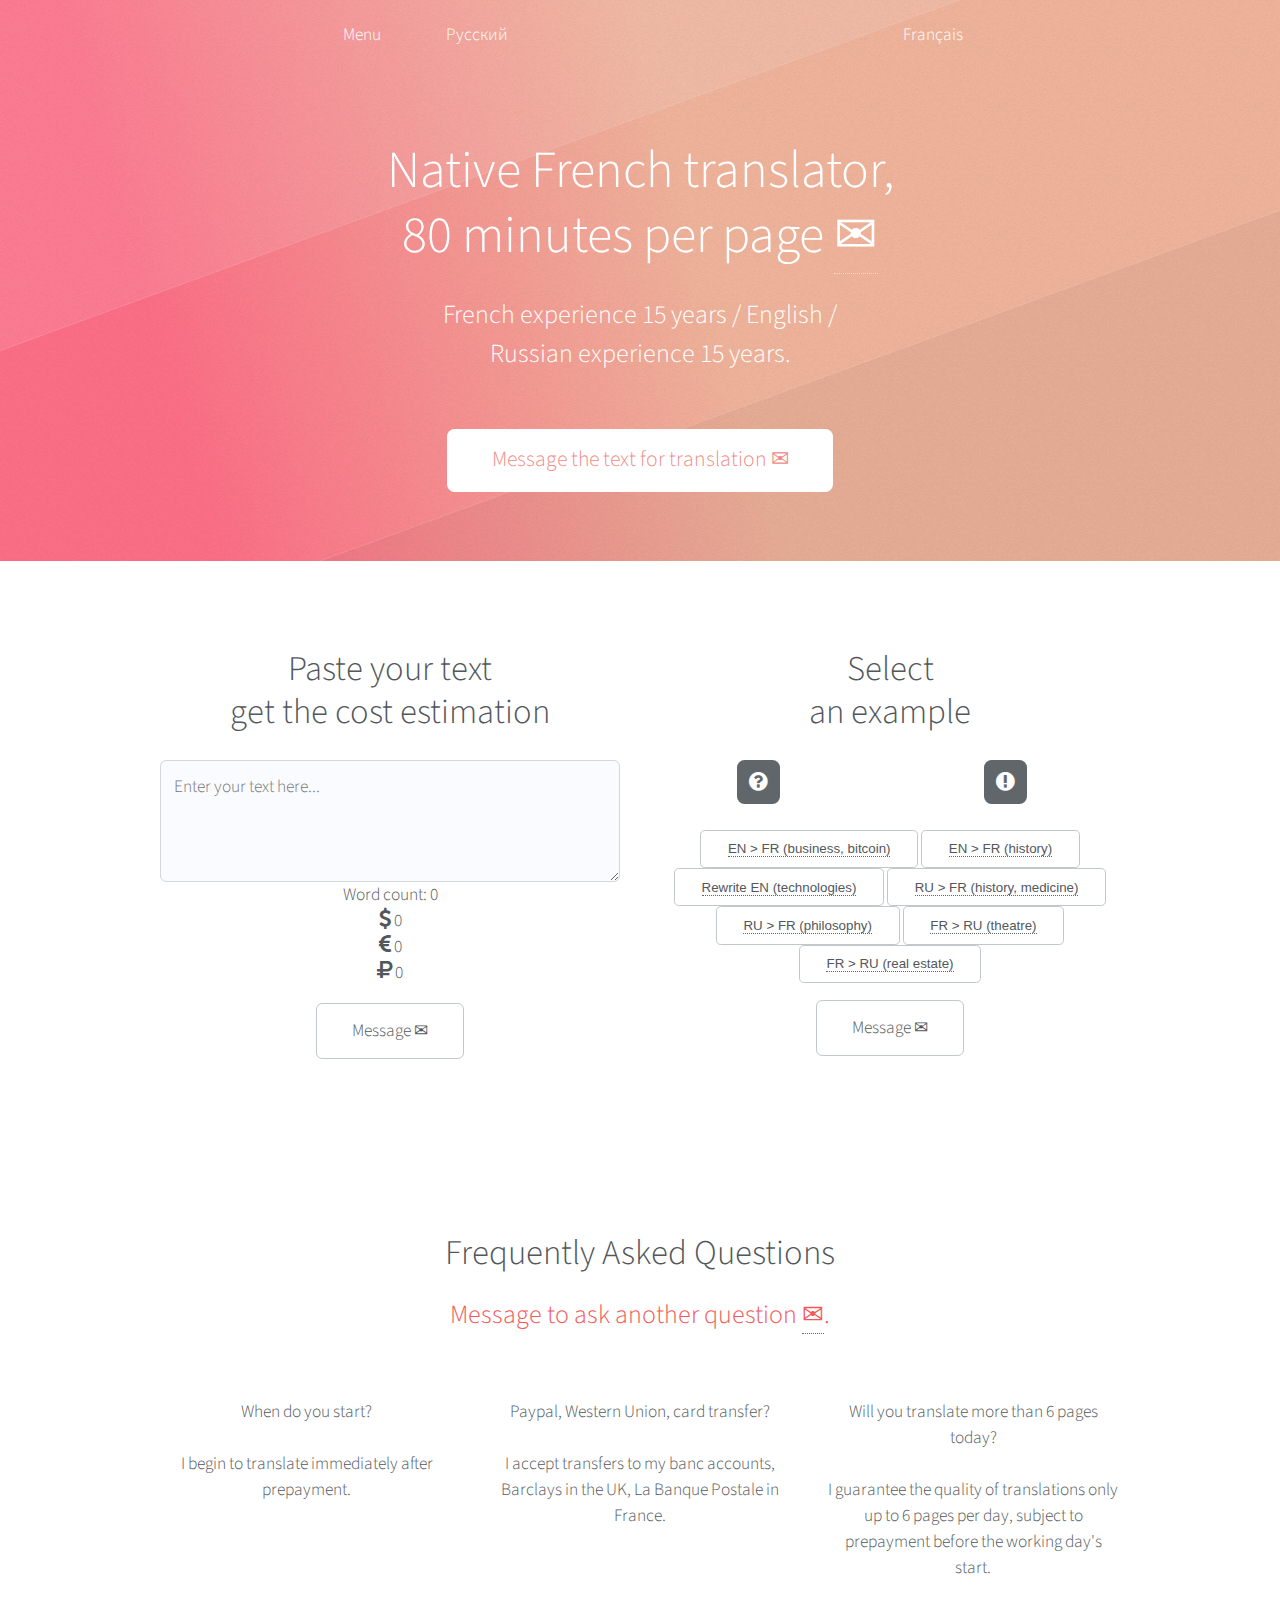
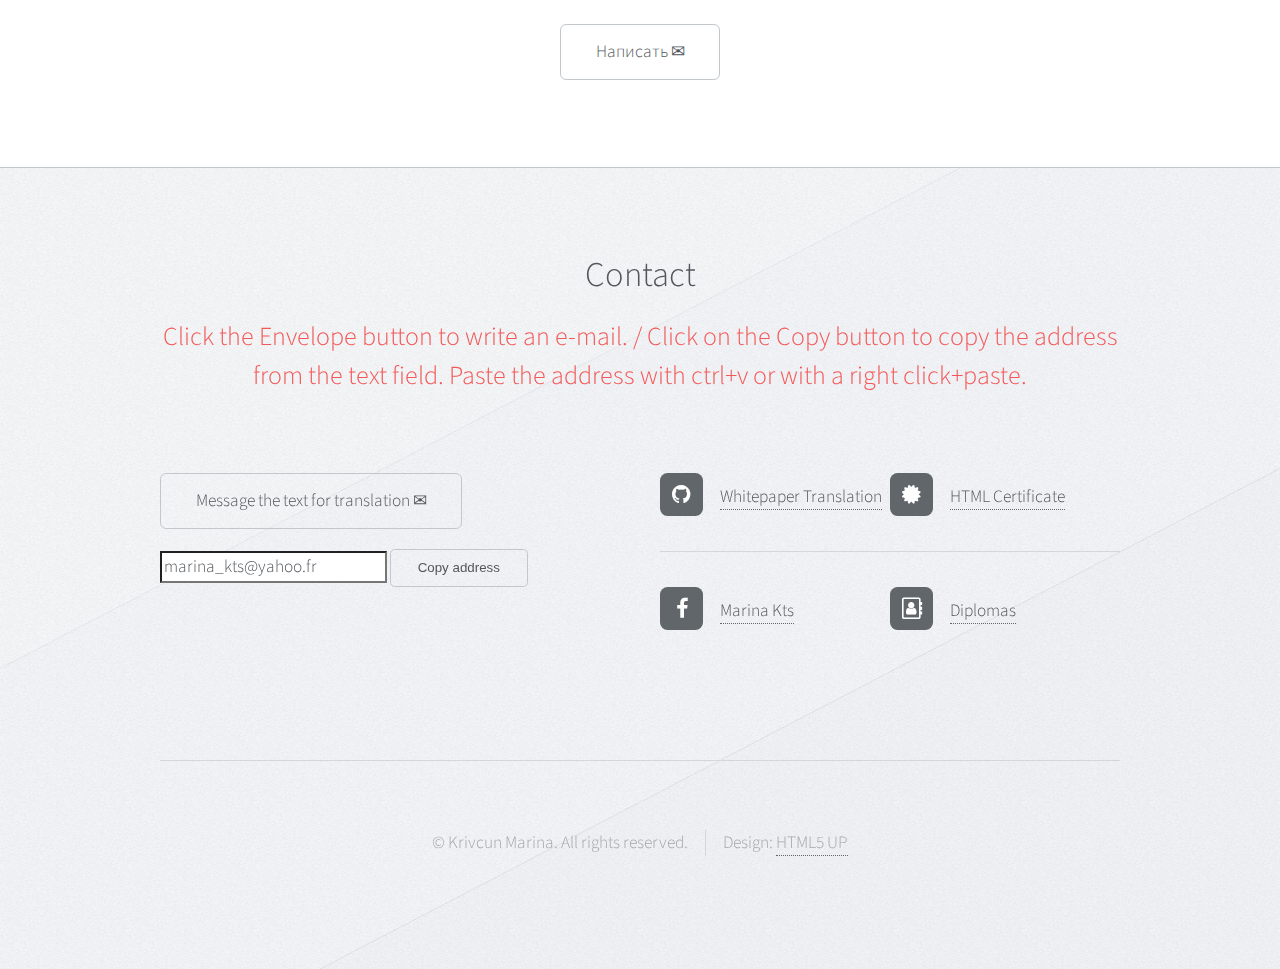
==== index-en.html @ bc2523b3 "Rename files" ====
<!DOCTYPE HTML>
<!--
	Telephasic by HTML5 UP
	html5up.net | @ajlkn
	Free for personal and commercial use under the CCA 3.0 license (html5up.net/license)
-->
<html>
	<head>
		<title>Translator</title>
		<meta charset="utf-8" />
		<meta name="viewport" content="width=device-width, initial-scale=1, user-scalable=no" />
		<link rel="stylesheet" href="assets/css/main.css" />
	</head>
	<body class="homepage is-preload">
		<div id="page-wrapper">

			<!-- Header -->
				<div id="header-wrapper">
					<div id="header" class="container">

						<!-- Logo -->
						<!--	<h1 id="logo"><a href="index.html">Translator</a></h1> -->

						<!-- Nav -->
							<nav id="nav">
								<ul>
										<li>
																					<a href="#">Menu</a>
																					<ul>
																						<li><a href="#estimate">Estimate</a></li>
																						<li><a href="#example">Examples</a></li>
																						<li><a href="#contact">Contact</a></li>
																	<!--		<li>
																						<a href="#">Phasellus consequat</a>
																						<ul>
																							<li><a href="#">Français</a></li>
																							<li><a href="#">English</a></li>
																							<li><a href="#">Magna phasellus</a></li>
																							<li><a href="#">Etiam dolore nisl</a></li>
																						</ul>
																					</li>
																					<li><a href="#">Veroeros feugiat</a></li> -->
																				</ul>
																			</li>
																			<li><a href="index.html">Русский</a></li>
																		<!--	<li><a href="left-sidebar.html">English</a></li> -->
																			<li class="break"><a href="right-sidebar.html">Français</a></li>
																		<!--	<li><a href="no-sidebar.html">No Sidebar</a></li> -->
																		</ul>
																	</nav>

					</div>

					<!-- Hero -->
						<section id="hero" class="container">
							<header>
								<h2>Native French translator,
								<br />
								80 minutes per page <a href="mailto:marina_kts@yahoo.fr?Subject=Translation%20request" target="_top">&#9993;</a></h2>
							</header>
							<p>French experience 15 years / English /
							<br />
							Russian experience 15 years.</p>
							<ul class="actions">
								<li><a href="mailto:marina_kts@yahoo.fr?Subject=Translation%20request" target="_top" class="button">Message the text for translation &#9993;</a></li>
							</ul>
						</section>

				</div>

			<!-- Features 1 -->
				<div class="wrapper">
					<div class="container">
						<div class="row">
							<section class="col-6 col-12-narrower feature">
									<header>
										<h2>Paste your text <br />
										get the cost estimation</h2>
									</header>
						<!--		<div class="image-wrapper first"> -->
									<a name="estimate"><textarea placeholder="Enter your text here..."></textarea></a>
						<!--		</div> -->
								<div class="output">
				<!-- <div>Количество знаков: <span id="characterCount">0</span></div>-->
				<div>Word count: <span id="wordCount">0</span></div>

					<div class="icon fa-dollar"> <span id="dollarCount">0</span></div>
					<div class="icon fa-euro"> <span id="euroCount">0</span></div>
					<div class="icon fa-rouble"> <span id="rubCount">0</span></div>

				</div>
								<ul class="actions">
									<li><a href="mailto:marina_kts@yahoo.fr?Subject=Translation%20request" target="_top" class="button">Message &#9993;</a></li>
								</ul>
							</section>
							<section class="col-6 col-12-narrower feature">
								<header>
									<h2>Select <br />
									an example</h2>
								</header>
							<!--	<div class="image-wrapper"> -->
							<div class="row gtr-0">
								<ul class="divided icons col-6 col-12-mobile">
									<a name="example"><li class="icon fa-question-circle" id="source"></li></a>
								</ul>
								<ul class="divided icons col-6 col-12-mobile">
									<li class="icon fa-exclamation-circle" id="result"></li>
								</ul>
							</div>
								<div class="btn-group">

									<button onclick="myFunction('OpenBazaar was founded in 2014 and at the moment you can find 1259 products there. It works on the Bitcoin basis using IPFS for data storage. Syscoin is being currently tested and is based on Bitcoin too. Particl is still being developed and at the moment it’s just a wallet for storing and transferring their tokens. All existing decentralized marketplaces inherit the shortcomings of the usual online stores and online marketplaces, i.e. lack of a standard of nomenclature, lack of information on different product in a single card and of guarantees that the seller does have the goods presented on the online storefront. It is important to note that all decentralized marketplaces are not potential competitors, but partners of Elementh blockchain.','OpenBazaar a été fondé en 2014 et maintenant on peut y trouver 1259 produits. Il fonctionne sur le principe de Bitcoin utilisant le protocole IPFS pour stocker les données. Syscoin est actuellement testé et se base également sur Bitcoin. Particl est en cours de développement et à l’heure actuelle, c’est juste un portefeuille pour stocker et transférer des jetons. Tous les marchés décentralisés actuels héritent les lacunes des magasins en ligne et des cybermarchés préexistants, à savoir l’absence de standard de nomenclature, le manque d’informations sur les différents produits dans une carte unifiée et de garanties que le vendeur est en procession de produits présentés dans la boutique en ligne. Il faut noter que les places de marché décentralisées ne sont pas des potentiels concurrents, mais les partenaires de la blockchain Elementh.')">
										<a href="#example">EN > FR (business, bitcoin)</a>
									</button>
									<button onclick="myFunction('ROADMAP. 2012 MIIIX company establishment. 2012 Investments from RSV Venture Partners and business angels. 2014 Number of product categories is 1000. 2016 In the MIIIX database there are 70 mln SKU in 30,000 product categories, 1000 shops from different industries, clients from small shops to the most largest portals in the field of e-commerce (Sberbank AST). 2017 The transition to the blockchain technology with introduction of opensource project Elementh. 01/2018 Private Pre-SALE (15.01 - 31.01) Only whitelist; min. 10ETH or 1BTC; max. 100 investors. 02/2018 Pre-ICO (01.02 - 14.02) min. 1ETH or 0.1BTC; max. 1000 investors; 1EEE = 0.0001ETH; Whitelist BONUS: First day: 30%, Second day: 15%. 03/2018 ICO (01.03 - 31.03) 1EEE = 0.0002ETH; Whitelist BONUS: First day: 30%, Second day: 15%. 06/2018 Alpha-version of Elementh blockchain. 09/2018 Elementh blockchain TestNet. 12/2018 Launch of Elementh blockchain. 03/2019 Launch of first DAPP.','FEUILLE DE ROUTE. MIIIX est créé en 2012. 2012  RSV Venture Partners et des business angels y investissent. 2014 Nombre de catégories de produits est de 1000. 2016 Dans la base de données MIIIX il y a 70 millions de SKU dans 30 000 catégories de produits, 1000 magasins d’industries différentes, des petites boutiques jusqu’aux portails leaders du domaine de cyberventes (Sberbank AST). 2017 transition vers la technologie blockchain avec introduction du projet open source Elementh. 01/2018 Pré-VENTE Privée (15.01 - 31.01) Seulement liste blanche ; min. 10ETH or 1BTC ; max. 100 investisseurs. 02/2018 Pré-ICO (01.02 - 14.02) min. 1ETH ou 0.1BTC ; max. 1000 investisseurs ; 1EEE = 0.0001ETH ; BONUS pour la liste blanche : Premier jour : 30 %, Deuxième jour : 15 %. 03/2018 ICO (01.03 - 31.03) 1EEE = 0.0002 ETH ; BONUS pour la liste blanche : Premier jour: 30%, au Deuxième jour: 15%. 06/2018 La version Alpha de la blockchain Elementh. 09/2018 TestNet dans la blockchain Elementh. 12/2018 Lancement de la blockchain Elementh. 03/2019 Lancement de la première DAPP.')">
										<a href="#example">EN > FR (history)</a>
									</button>
									<button onclick="myFunction('System of Goods. Along with the system of tokens, Elementh has a system of goods, which can also be used in a large number of applications, such as tracking the movement of a particular item from its creation to the current owner, tracking original goods and detecting counterfeit goods. Unlike the system of tokens, the system of goods also provides for the ability to issue a particular product at a particular address, indicating all possible item’s data (such as name, manufacturer, bar code, etc.). And if identical goods are already present in the blockchain, the issuer will receive a message about it, and he will have the opportunity to indicate how many items of goods he wants to issue. If an item has a serial number, it is possible to specify it when the transfer operation is being performed. To provide protection against data forging, only the hash of the serial number is fixed in the system, therefore only the person who knows the initial number has the ability to make a valid transaction. In the absence of a serial number at the moment of issuing goods, the system generates it randomly and the holder is able to use it to identify a particular item of goods by printing out the QR code on the package, writing it in an RFID tag or in any other convenient way.','System of Goods. Elementh is not just a token system, it is a system of goods, tracking elements from outset to the current owner, allowing original and counterfeit detection.  Elements identity. The system of goods provides the ability to issue a specific product to a given address, with all the associated with the product data (such as the name, manufacturer, barcode, etc).  Prerecorded nomenclature. If the blockchain holds identical goods, it notifies the issuer, therefore he can choose the number of goods to issue.  Serial number item identification. It is possible to specify an existing serial number for an item during a transfer operation.  Data tampering protection. Elementh only saves the hash of the serial number, so only the person who knows the initial number is able to make a valid transaction.  Automatic serial number creation. As soon as the system needs a new number, it generates a random one, and the holder can use it to identify a particular item by printing the QR code on the package, writing it in an RFID tag or in any other convenient way.')">
										<a href="#example">Rewrite EN (technologies)</a>
									</button>
									<button onclick="myFunction('Чем выше численность и плотность населения, тем легче передаются от человека к человеку возбудители болезней; многочисленное население позволяет выживать и распространяться болезнетворным микробам, которые погибли бы в условиях скудного, рассеянного населения. Так, в XVI—XVII вв. в мире повсеместно распространилась оспа— одна из древнейших инфекционных болезней, известная в Старом свете еще с III тысячелетия до н. э. В начале XVI в. она впервые была завезена испанскими конкистадорами на Американский континент. ','Plus le nombre et la densité de la population sont élevés, plus les pathogènes se transmettent facilement d’une personne à une autre ; une grande population permet de survivre et de se propager à des microbes pathogènes qui périraient dans des conditions de population clairsemée et dispersée. Ainsi, aux XVIe et XVIIe siècles, le monde a vu se diffuser l’une des maladies infectieuses les plus anciennes, connue dans l’Ancien Monde depuis le 3e millénaire avant notre ère. Au début du XVIème siècle elle a été introduite par les conquistadors espagnols sur le continent Américain.')">
										<a href="#example">RU > FR (history, medicine)</a>
									</button>
									<button onclick="myFunction('Концепция свободы является основополагающей в философии Сартра, полнее всего эту тему он раскрыл в трактате «Бытие и ничто». Человеческое существование, полагал Сартр, есть последовательная цепь самоотрицаний, в которых находит реализацию свобода. Человеку изначально присуща свобода, не терпящая ни причин, ни оснований, она предполагает независимость как от прошлого, так и от настоящего, т. е. она не определяется ни тем, ни другим.','Le concept de liberté est au cœur de la philosophie de Sartre, il a révélé ce sujet le mieux dans son traité « L’Être et le Néant ».L’existence humaine, croit Sartre, est un circuit d’abnégation séquentiel, dans lequel la liberté trouve la réalisation. La liberté est inhérente à l’homme, elle ne tolère ni raison ni justification, elle implique l’indépendance tant du passé, que du présent, c’est- à-dire  elle n’est définie ni par l’un ni par l’autre.')">
										<a href="#example">RU > FR (philosophy)</a>
									</button>
									<button onclick="myFunction('Ces passages faisant traditionnellement partie de nos ordres du jour, il était important qu’ils soient rédigés. Les indications en italique, destinées à commenter et à codifier le déroulement de la cérémonie, ont été résumées et simplifiées afin de faciliter l’ordonnancement des tenues, et plus particulièrement les jours de réception.','Важность этих записей в том, что они фиксируют традиционную часть нашей повестки дня. Информация курсивом комментирует и кодифицирует ход церемонии, была обобщена и упрощена с целью облегчения ведения работ, особенно в дни посвящений.')">
										<a href="#example">FR > RU (theatre)</a>
									</button>
									<button onclick="myFunction('Dossier 2012-08-01. Propriété Immobilière avec postes à quai dans le port pour un bateau de 25,00 mètres et un de 12,00 mètres. Ensemble de 3 unités  foncières  sur une Ile Privée, comprenant. Foncier. 3 Terrains très arborés avec pelouse, Plage de sable fin , accessible uniquement depuis la propriété, ponton permettant d’accoster les annexes. Ensemble Foncier 01. Villa Principale sur parcelle N° 01. Superficie de la parcelle M² 1 760,00. Distribution: Entrée, Dégagements, 2 Chambres de service- Salle d’eau service- WC Commun, cuisine (équipée professionnel) Réserve équipée Frigos et congélateurs, Salle à Manger, salon T.V., Salon détente, 3 Chambres, une salle de bains et 2 salles d’eau. Grande terrasse avec  brise soleil. Solarium. Villa entièrement meublée et équipée.','Досье 2012-08-01. Недвижимость с причалами в порту для двух яхт - 25 и 12 метров. 3 лота на частном острове включают. Владения. 3 участка с газоном и многочисленными деревьями, Песчаный пляж, доступный только от собственности, понтонный причал для мелких судов. Группа недвижимости 1. Главная вилла на участке N° 01. Площадь участка M² 1 760,00. Распределение: Прихожая, кладовая, 2 подсобных помещения, ванная комната и санузел обслуживания, кухня (с профессиональным оборудованием) склад оборудован холодильниками и морозильниками, столовая, ТВ-зал, комната отдыха, три спальни, ванная комната и 2 душевые комнаты. Большая терраса с навесом от солнца. Солярий.	Вилла полностью мебелирована и оборудована.')">
										<a href="#example" class="nondeco">FR > RU (real estate)</a>
									</button>
        </div>
								<ul class="actions">
									<li><a href="mailto:marina_kts@yahoo.fr?Subject=Translation%20request" target="_top" class="button">Message &#9993;</a></li>
								</ul>
							</section>
						</div>
					</div>
				</div>

			<!-- Promo -->
			<!--	<div id="promo-wrapper">
					<section id="promo">
						<h2>Neque semper magna et lorem ipsum adipiscing</h2>
						<a href="#" class="button">Breach the thresholds</a>
					</section>
				</div> -->

			<!-- Features 2 -->
				<div class="wrapper">
					<section class="container">
						<header class="major">
							<h2>Frequently Asked Questions</h2>
							<p>Message to ask another question <a href="mailto:marina_kts@yahoo.fr?Subject=Translation%20request" target="_top">&#9993;</a>.</p>
						</header>
						<div class="row features">
							<section class="col-4 col-12-narrower feature">
							<!--	<div class="image-wrapper first">
									<a href="#" class="image featured"><img src="images/pic03.jpg" alt="" /></a>
								</div> -->
								<p>When do you start?</p>
								<p>I begin to translate immediately after prepayment.</p>
							</section>
							<section class="col-4 col-12-narrower feature">
							<!--	<div class="image-wrapper">
									<a href="#" class="image featured"><img src="images/pic04.jpg" alt="" /></a>
								</div> -->
								<p>Paypal, Western Union, card transfer?</p>
								<p>I accept transfers to my banc accounts, Barclays in the UK, La Banque Postale in France.</p>
							</section>
							<section class="col-4 col-12-narrower feature">
							<!--	<div class="image-wrapper">
									<a href="#" class="image featured"><img src="images/pic05.jpg" alt="" /></a>
								</div> -->
								<p>Will you translate more than 6 pages today?</p>
								<p>I guarantee the quality of translations only up to 6 pages per day, subject to prepayment before the working day's start.</p>
							</section>
						</div>
						<ul class="actions major">
							<li><a href="mailto:marina_kts@yahoo.fr?Subject=Translation%20request" target="_top" class="button">Написать &#9993;</a></li>
						</ul>
					</section>
				</div>

			<!-- Footer -->
				<div id="footer-wrapper">
					<div id="footer" class="container">
						<header class="major">
							<a name="contact"><h2>Contact</h2></a>
							<p>Click the Envelope button to write an e-mail. / Click on the Copy button to copy the address from the text field. Paste the address with ctrl+v or with a right click+paste.</p>
						</header>
						<div class="row">
								<section class="col-6 col-12-narrower">
									<div class="row gtr-50">
									<div class="col-12">
										<a href="mailto:marina_kts@yahoo.fr?Subject=Translation%20request" target="_top" class="button">Message the text for translation &#9993;</a>
									</div>
									<div class="col-12">
										<input type="text" value="marina_kts@yahoo.fr" id="myInput">
										<button onclick="copyFunction()">Copy address</button>
									</div>
									</div>
								<!--	<form method="post" action="#">
									<div class="row gtr-50">
										<div class="col-6 col-12-mobile">
											<input name="name" placeholder="Name" type="text" />
										</div>
										<div class="col-6 col-12-mobile">
											<input name="email" placeholder="Email" type="text" />
										</div>
										<div class="col-12">
											<textarea name="message" placeholder="Message"></textarea>
										</div>
										<div class="col-12">
											<ul class="actions">
												<li><input type="submit" value="Send Message" /></li>
												<li><input type="reset" value="Clear form" /></li>
											</ul>
										</div>
									</div>
								</form> -->
							</section>
							<section class="col-6 col-12-narrower">
								<div class="row gtr-0">
									<ul class="divided icons col-6 col-12-mobile">
										<li class="icon fa-github"><a href="https://github.com/Meao"><span class="extra">github.com/</span>Whitepaper Translation</a></li>
										<li class="icon fa-facebook"><a href="https://www.facebook.com/marina.kts"><span class="extra">facebook.com/</span>Marina Kts</a></li>
									</ul>
									<ul class="divided icons col-6 col-12-mobile">
										<li class="icon fa-certificate"><a href="https://www.sololearn.com/Profile/229310"><span class="extra">sololearn.com/</span>HTML Certificate</a></li>
										<li class="icon fa-address-book-o"><a href="https://spb.upstudy.ru/repetitors/941061/"><span class="extra">upstudy.ru/</span>Diplomas</a></li>
									</ul>
								</div>
							</section>
						</div>
					</div>
					<div id="copyright" class="container">
						<ul class="menu">
							<li>&copy; Krivcun Marina. All rights reserved.</li><li>Design: <a href="http://html5up.net">HTML5 UP</a></li>
						</ul>
					</div>
				</div>

		</div>

		<!-- Scripts -->
			<script src="assets/js/jquery.min.js"></script>
			<script src="assets/js/jquery.dropotron.min.js"></script>
			<script src="assets/js/browser.min.js"></script>
			<script src="assets/js/breakpoints.min.js"></script>
			<script src="assets/js/util.js"></script>
			<script src="assets/js/main.js"></script>

	</body>
</html>
---- assets/css/main.css ----
@import url("font-awesome.min.css");
@import url("https://fonts.googleapis.com/css?family=Source+Sans+Pro:300,300italic,400,400italic,600");

/*
	Telephasic by HTML5 UP
	html5up.net | @ajlkn
	Free for personal and commercial use under the CCA 3.0 license (html5up.net/license)
*/
a.nodeco {
	text-decoration: none;
}

html, body, div, span, applet, object,
iframe, h1, h2, h3, h4, h5, h6, p, blockquote,
pre, a, abbr, acronym, address, big, cite,
code, del, dfn, em, img, ins, kbd, q, s, samp,
small, strike, strong, sub, sup, tt, var, b,
u, i, center, dl, dt, dd, ol, ul, li, fieldset,
form, label, legend, table, caption, tbody,
tfoot, thead, tr, th, td, article, aside,
canvas, details, embed, figure, figcaption,
footer, header, hgroup, menu, nav, output, ruby,
section, summary, time, mark, audio, video {
	margin: 0;
	padding: 0;
	border: 0;
	font-size: 100%;
	font: inherit;
	vertical-align: baseline;}

article, aside, details, figcaption, figure,
footer, header, hgroup, menu, nav, section {
	display: block;}

body {
	line-height: 1;
}

ol, ul {
	list-style: none;
}

blockquote, q {
	quotes: none;
}

	blockquote:before, blockquote:after, q:before, q:after {
		content: '';
		content: none;
	}

table {
	border-collapse: collapse;
	border-spacing: 0;
}

body {
	-webkit-text-size-adjust: none;
}

mark {
	background-color: transparent;
	color: inherit;
}

input::-moz-focus-inner {
	border: 0;
	padding: 0;
}

input, select, textarea {
	-moz-appearance: none;
	-webkit-appearance: none;
	-ms-appearance: none;
	appearance: none;
}

/* Basic */

	@-ms-viewport {
		width: device-width;
	}
	#source {
	  margin-right: 1em;
	}
	#result {
  margin-left: 1em;
}
	html {
		box-sizing: border-box;
	}

	*, *:before, *:after {
		box-sizing: inherit;
	}

	body {
		background: #f5f7fa;
		font-family: 'Source Sans Pro', sans-serif;
		font-weight: 300;
		color: #52575c;
		line-height: 1.75em;
		font-size: 14pt;
	}

		body.is-preload *, body.is-preload *:before, body.is-preload *:after {
			-moz-animation: none !important;
			-webkit-animation: none !important;
			-ms-animation: none !important;
			animation: none !important;
			-moz-transition: none !important;
			-webkit-transition: none !important;
			-ms-transition: none !important;
			transition: none !important;
		}

	input, textarea, select {
		font-family: 'Source Sans Pro', sans-serif;
		font-weight: 300;
		color: #52575c;
		line-height: 1.75em;
		font-size: 15pt;
	}

	h1, h2, h3, h4, h5, h6 {
		font-weight: 300;
		color: #52575c;
	}

	h1 a, h2 a, h3 a, h4 a, h5 a, h6 a {
		color: inherit;
		text-decoration: none;
	}

	h2 {
		font-size: 2em;
		line-height: 1.25em;
	}

	h3 {
		font-size: 1.5em;
		line-height: 1.5em;
	}

	a {
		-moz-transition: color 0.25s ease-in-out, border-color 0.25s ease-in-out, background-color 0.25s ease-in-out;
		-webkit-transition: color 0.25s ease-in-out, border-color 0.25s ease-in-out, background-color 0.25s ease-in-out;
		-ms-transition: color 0.25s ease-in-out, border-color 0.25s ease-in-out, background-color 0.25s ease-in-out;
		transition: color 0.25s ease-in-out, border-color 0.25s ease-in-out, background-color 0.25s ease-in-out;
		color: inherit;
		text-decoration: none;
		border-bottom: dotted 1px #62676c;
	}

		a:hover {
			color: #f35858;
			border-bottom-color: rgba(255, 255, 255, 0);
		}

	strong, b {
		font-weight: 400;
		color: #42474c;
	}

	em, i {
		font-style: italic;
	}

	sub {
		position: relative;
		top: 0.5em;
		font-size: 0.8em;
	}

	sup {
		position: relative;
		top: -0.5em;
		font-size: 0.8em;
	}

	hr {
		border: 0;
		border-top: solid 1px #c2c7cc;
	}

	blockquote {
		border-left: solid 0.5em #c2c7cc;
		padding: 1em 0 1em 2em;
		font-style: italic;
	}

	p, ul, ol, dl, table {
		margin-bottom: 1.5em;
	}

	br.clear {
		clear: both;
	}

	.features {
		margin-bottom: 1.5em;
	}

	.feature {
		text-align: center;
	}

/* Sections/Article */

	section, article {
		margin-bottom: 3em;
	}

	section > :last-child,
	article > :last-child,
	section:last-child,
	article:last-child {
		margin-bottom: 0;
	}

	.row > section, .row > article {
		margin-bottom: 0;
	}

	header {
		margin-bottom: 1.5em;
	}

		header > p {
			display: block;
			color: #f35858;
			padding: 0.75em 0 1em 0;
			font-size: 1.5em;
			line-height: 1.5em;
		}

		header.major {
			text-align: center;
		}

/* Container */

	.container {
		margin: 0 auto;
		max-width: 100%;
		width: 1200px;
	}

		@media screen and (max-width: 1280px) {

			.container {
				width: 960px;
			}

		}

		@media screen and (max-width: 1080px) {

			.container {
				width: 100%;
			}

		}

		@media screen and (max-width: 820px) {

			.container {
				width: 100%;
			}

		}

		@media screen and (max-width: 736px) {

			.container {
				width: 100%;
			}

		}

		@media screen and (max-width: 480px) {

			.container {
				width: 100%;
			}

		}

/* Row */

	.row {
		display: flex;
		flex-wrap: wrap;
		box-sizing: border-box;
		align-items: stretch;
	}

		.row > * {
			box-sizing: border-box;
		}

		.row.gtr-uniform > * > :last-child {
			margin-bottom: 0;
		}

		.row.aln-left {
			justify-content: flex-start;
		}

		.row.aln-center {
			justify-content: center;
		}

		.row.aln-right {
			justify-content: flex-end;
		}

		.row.aln-top {
			align-items: flex-start;
		}

		.row.aln-middle {
			align-items: center;
		}

		.row.aln-bottom {
			align-items: flex-end;
		}

		.row > .imp {
			order: -1;
		}

		.row > .col-1 {
			width: 8.3333333333%;
		}

		.row > .off-1 {
			margin-left: 8.3333333333%;
		}

		.row > .col-2 {
			width: 16.6666666667%;
		}

		.row > .off-2 {
			margin-left: 16.6666666667%;
		}

		.row > .col-3 {
			width: 25%;
		}

		.row > .off-3 {
			margin-left: 25%;
		}

		.row > .col-4 {
			width: 33.3333333333%;
		}

		.row > .off-4 {
			margin-left: 33.3333333333%;
		}

		.row > .col-5 {
			width: 41.6666666667%;
		}

		.row > .off-5 {
			margin-left: 41.6666666667%;
		}

		.row > .col-6 {
			width: 50%;
		}

		.row > .off-6 {
			margin-left: 50%;
		}

		.row > .col-7 {
			width: 58.3333333333%;
		}

		.row > .off-7 {
			margin-left: 58.3333333333%;
		}

		.row > .col-8 {
			width: 66.6666666667%;
		}

		.row > .off-8 {
			margin-left: 66.6666666667%;
		}

		.row > .col-9 {
			width: 75%;
		}

		.row > .off-9 {
			margin-left: 75%;
		}

		.row > .col-10 {
			width: 83.3333333333%;
		}

		.row > .off-10 {
			margin-left: 83.3333333333%;
		}

		.row > .col-11 {
			width: 91.6666666667%;
		}

		.row > .off-11 {
			margin-left: 91.6666666667%;
		}

		.row > .col-12 {
			width: 100%;
		}

		.row > .off-12 {
			margin-left: 100%;
		}

		.row.gtr-0 {
			margin-top: 0px;
			margin-left: 0px;
		}

			.row.gtr-0 > * {
				padding: 0px 0 0 0px;
			}

			.row.gtr-0.gtr-uniform {
				margin-top: 0px;
			}

				.row.gtr-0.gtr-uniform > * {
					padding-top: 0px;
				}

		.row.gtr-25 {
			margin-top: -12.5px;
			margin-left: -12.5px;
		}

			.row.gtr-25 > * {
				padding: 12.5px 0 0 12.5px;
			}

			.row.gtr-25.gtr-uniform {
				margin-top: -12.5px;
			}

				.row.gtr-25.gtr-uniform > * {
					padding-top: 12.5px;
				}

		.row.gtr-50 {
			margin-top: -25px;
			margin-left: -25px;
		}

			.row.gtr-50 > * {
				padding: 25px 0 0 25px;
			}

			.row.gtr-50.gtr-uniform {
				margin-top: -25px;
			}

				.row.gtr-50.gtr-uniform > * {
					padding-top: 25px;
				}

		.row {
			margin-top: -50px;
			margin-left: -50px;
		}

			.row > * {
				padding: 50px 0 0 50px;
			}

			.row.gtr-uniform {
				margin-top: -50px;
			}

				.row.gtr-uniform > * {
					padding-top: 50px;
				}

		.row.gtr-150 {
			margin-top: -75px;
			margin-left: -75px;
		}

			.row.gtr-150 > * {
				padding: 75px 0 0 75px;
			}

			.row.gtr-150.gtr-uniform {
				margin-top: -75px;
			}

				.row.gtr-150.gtr-uniform > * {
					padding-top: 75px;
				}

		.row.gtr-200 {
			margin-top: -100px;
			margin-left: -100px;
		}

			.row.gtr-200 > * {
				padding: 100px 0 0 100px;
			}

			.row.gtr-200.gtr-uniform {
				margin-top: -100px;
			}

				.row.gtr-200.gtr-uniform > * {
					padding-top: 100px;
				}

		@media screen and (max-width: 1280px) {

			.row {
				display: flex;
				flex-wrap: wrap;
				box-sizing: border-box;
				align-items: stretch;
			}

				.row > * {
					box-sizing: border-box;
				}

				.row.gtr-uniform > * > :last-child {
					margin-bottom: 0;
				}

				.row.aln-left {
					justify-content: flex-start;
				}

				.row.aln-center {
					justify-content: center;
				}

				.row.aln-right {
					justify-content: flex-end;
				}

				.row.aln-top {
					align-items: flex-start;
				}

				.row.aln-middle {
					align-items: center;
				}

				.row.aln-bottom {
					align-items: flex-end;
				}

				.row > .imp-normal {
					order: -1;
				}

				.row > .col-1-normal {
					width: 8.3333333333%;
				}

				.row > .off-1-normal {
					margin-left: 8.3333333333%;
				}

				.row > .col-2-normal {
					width: 16.6666666667%;
				}

				.row > .off-2-normal {
					margin-left: 16.6666666667%;
				}

				.row > .col-3-normal {
					width: 25%;
				}

				.row > .off-3-normal {
					margin-left: 25%;
				}

				.row > .col-4-normal {
					width: 33.3333333333%;
				}

				.row > .off-4-normal {
					margin-left: 33.3333333333%;
				}

				.row > .col-5-normal {
					width: 41.6666666667%;
				}

				.row > .off-5-normal {
					margin-left: 41.6666666667%;
				}

				.row > .col-6-normal {
					width: 50%;
				}

				.row > .off-6-normal {
					margin-left: 50%;
				}

				.row > .col-7-normal {
					width: 58.3333333333%;
				}

				.row > .off-7-normal {
					margin-left: 58.3333333333%;
				}

				.row > .col-8-normal {
					width: 66.6666666667%;
				}

				.row > .off-8-normal {
					margin-left: 66.6666666667%;
				}

				.row > .col-9-normal {
					width: 75%;
				}

				.row > .off-9-normal {
					margin-left: 75%;
				}

				.row > .col-10-normal {
					width: 83.3333333333%;
				}

				.row > .off-10-normal {
					margin-left: 83.3333333333%;
				}

				.row > .col-11-normal {
					width: 91.6666666667%;
				}

				.row > .off-11-normal {
					margin-left: 91.6666666667%;
				}

				.row > .col-12-normal {
					width: 100%;
				}

				.row > .off-12-normal {
					margin-left: 100%;
				}

				.row.gtr-0 {
					margin-top: 0px;
					margin-left: 0px;
				}

					.row.gtr-0 > * {
						padding: 0px 0 0 0px;
					}

					.row.gtr-0.gtr-uniform {
						margin-top: 0px;
					}

						.row.gtr-0.gtr-uniform > * {
							padding-top: 0px;
						}

				.row.gtr-25 {
					margin-top: -10px;
					margin-left: -10px;
				}

					.row.gtr-25 > * {
						padding: 10px 0 0 10px;
					}

					.row.gtr-25.gtr-uniform {
						margin-top: -10px;
					}

						.row.gtr-25.gtr-uniform > * {
							padding-top: 10px;
						}

				.row.gtr-50 {
					margin-top: -20px;
					margin-left: -20px;
				}

					.row.gtr-50 > * {
						padding: 20px 0 0 20px;
					}

					.row.gtr-50.gtr-uniform {
						margin-top: -20px;
					}

						.row.gtr-50.gtr-uniform > * {
							padding-top: 20px;
						}

				.row {
					margin-top: -40px;
					margin-left: -40px;
				}

					.row > * {
						padding: 40px 0 0 40px;
					}

					.row.gtr-uniform {
						margin-top: -40px;
					}

						.row.gtr-uniform > * {
							padding-top: 40px;
						}

				.row.gtr-150 {
					margin-top: -60px;
					margin-left: -60px;
				}

					.row.gtr-150 > * {
						padding: 60px 0 0 60px;
					}

					.row.gtr-150.gtr-uniform {
						margin-top: -60px;
					}

						.row.gtr-150.gtr-uniform > * {
							padding-top: 60px;
						}

				.row.gtr-200 {
					margin-top: -80px;
					margin-left: -80px;
				}

					.row.gtr-200 > * {
						padding: 80px 0 0 80px;
					}

					.row.gtr-200.gtr-uniform {
						margin-top: -80px;
					}

						.row.gtr-200.gtr-uniform > * {
							padding-top: 80px;
						}

		}

		@media screen and (max-width: 1080px) {

			.row {
				display: flex;
				flex-wrap: wrap;
				box-sizing: border-box;
				align-items: stretch;
			}

				.row > * {
					box-sizing: border-box;
				}

				.row.gtr-uniform > * > :last-child {
					margin-bottom: 0;
				}

				.row.aln-left {
					justify-content: flex-start;
				}

				.row.aln-center {
					justify-content: center;
				}

				.row.aln-right {
					justify-content: flex-end;
				}

				.row.aln-top {
					align-items: flex-start;
				}

				.row.aln-middle {
					align-items: center;
				}

				.row.aln-bottom {
					align-items: flex-end;
				}

				.row > .imp-narrow {
					order: -1;
				}

				.row > .col-1-narrow {
					width: 8.3333333333%;
				}

				.row > .off-1-narrow {
					margin-left: 8.3333333333%;
				}

				.row > .col-2-narrow {
					width: 16.6666666667%;
				}

				.row > .off-2-narrow {
					margin-left: 16.6666666667%;
				}

				.row > .col-3-narrow {
					width: 25%;
				}

				.row > .off-3-narrow {
					margin-left: 25%;
				}

				.row > .col-4-narrow {
					width: 33.3333333333%;
				}

				.row > .off-4-narrow {
					margin-left: 33.3333333333%;
				}

				.row > .col-5-narrow {
					width: 41.6666666667%;
				}

				.row > .off-5-narrow {
					margin-left: 41.6666666667%;
				}

				.row > .col-6-narrow {
					width: 50%;
				}

				.row > .off-6-narrow {
					margin-left: 50%;
				}

				.row > .col-7-narrow {
					width: 58.3333333333%;
				}

				.row > .off-7-narrow {
					margin-left: 58.3333333333%;
				}

				.row > .col-8-narrow {
					width: 66.6666666667%;
				}

				.row > .off-8-narrow {
					margin-left: 66.6666666667%;
				}

				.row > .col-9-narrow {
					width: 75%;
				}

				.row > .off-9-narrow {
					margin-left: 75%;
				}

				.row > .col-10-narrow {
					width: 83.3333333333%;
				}

				.row > .off-10-narrow {
					margin-left: 83.3333333333%;
				}

				.row > .col-11-narrow {
					width: 91.6666666667%;
				}

				.row > .off-11-narrow {
					margin-left: 91.6666666667%;
				}

				.row > .col-12-narrow {
					width: 100%;
				}

				.row > .off-12-narrow {
					margin-left: 100%;
				}

				.row.gtr-0 {
					margin-top: 0px;
					margin-left: 0px;
				}

					.row.gtr-0 > * {
						padding: 0px 0 0 0px;
					}

					.row.gtr-0.gtr-uniform {
						margin-top: 0px;
					}

						.row.gtr-0.gtr-uniform > * {
							padding-top: 0px;
						}

				.row.gtr-25 {
					margin-top: -10px;
					margin-left: -10px;
				}

					.row.gtr-25 > * {
						padding: 10px 0 0 10px;
					}

					.row.gtr-25.gtr-uniform {
						margin-top: -10px;
					}

						.row.gtr-25.gtr-uniform > * {
							padding-top: 10px;
						}

				.row.gtr-50 {
					margin-top: -20px;
					margin-left: -20px;
				}

					.row.gtr-50 > * {
						padding: 20px 0 0 20px;
					}

					.row.gtr-50.gtr-uniform {
						margin-top: -20px;
					}

						.row.gtr-50.gtr-uniform > * {
							padding-top: 20px;
						}

				.row {
					margin-top: -40px;
					margin-left: -40px;
				}

					.row > * {
						padding: 40px 0 0 40px;
					}

					.row.gtr-uniform {
						margin-top: -40px;
					}

						.row.gtr-uniform > * {
							padding-top: 40px;
						}

				.row.gtr-150 {
					margin-top: -60px;
					margin-left: -60px;
				}

					.row.gtr-150 > * {
						padding: 60px 0 0 60px;
					}

					.row.gtr-150.gtr-uniform {
						margin-top: -60px;
					}

						.row.gtr-150.gtr-uniform > * {
							padding-top: 60px;
						}

				.row.gtr-200 {
					margin-top: -80px;
					margin-left: -80px;
				}

					.row.gtr-200 > * {
						padding: 80px 0 0 80px;
					}

					.row.gtr-200.gtr-uniform {
						margin-top: -80px;
					}

						.row.gtr-200.gtr-uniform > * {
							padding-top: 80px;
						}

		}

		@media screen and (max-width: 820px) {

			.row {
				display: flex;
				flex-wrap: wrap;
				box-sizing: border-box;
				align-items: stretch;
			}

				.row > * {
					box-sizing: border-box;
				}

				.row.gtr-uniform > * > :last-child {
					margin-bottom: 0;
				}

				.row.aln-left {
					justify-content: flex-start;
				}

				.row.aln-center {
					justify-content: center;
				}

				.row.aln-right {
					justify-content: flex-end;
				}

				.row.aln-top {
					align-items: flex-start;
				}

				.row.aln-middle {
					align-items: center;
				}

				.row.aln-bottom {
					align-items: flex-end;
				}

				.row > .imp-narrower {
					order: -1;
				}

				.row > .col-1-narrower {
					width: 8.3333333333%;
				}

				.row > .off-1-narrower {
					margin-left: 8.3333333333%;
				}

				.row > .col-2-narrower {
					width: 16.6666666667%;
				}

				.row > .off-2-narrower {
					margin-left: 16.6666666667%;
				}

				.row > .col-3-narrower {
					width: 25%;
				}

				.row > .off-3-narrower {
					margin-left: 25%;
				}

				.row > .col-4-narrower {
					width: 33.3333333333%;
				}

				.row > .off-4-narrower {
					margin-left: 33.3333333333%;
				}

				.row > .col-5-narrower {
					width: 41.6666666667%;
				}

				.row > .off-5-narrower {
					margin-left: 41.6666666667%;
				}

				.row > .col-6-narrower {
					width: 50%;
				}

				.row > .off-6-narrower {
					margin-left: 50%;
				}

				.row > .col-7-narrower {
					width: 58.3333333333%;
				}

				.row > .off-7-narrower {
					margin-left: 58.3333333333%;
				}

				.row > .col-8-narrower {
					width: 66.6666666667%;
				}

				.row > .off-8-narrower {
					margin-left: 66.6666666667%;
				}

				.row > .col-9-narrower {
					width: 75%;
				}

				.row > .off-9-narrower {
					margin-left: 75%;
				}

				.row > .col-10-narrower {
					width: 83.3333333333%;
				}

				.row > .off-10-narrower {
					margin-left: 83.3333333333%;
				}

				.row > .col-11-narrower {
					width: 91.6666666667%;
				}

				.row > .off-11-narrower {
					margin-left: 91.6666666667%;
				}

				.row > .col-12-narrower {
					width: 100%;
				}

				.row > .off-12-narrower {
					margin-left: 100%;
				}

				.row.gtr-0 {
					margin-top: 0px;
					margin-left: 0px;
				}

					.row.gtr-0 > * {
						padding: 0px 0 0 0px;
					}

					.row.gtr-0.gtr-uniform {
						margin-top: 0px;
					}

						.row.gtr-0.gtr-uniform > * {
							padding-top: 0px;
						}

				.row.gtr-25 {
					margin-top: -7.5px;
					margin-left: -7.5px;
				}

					.row.gtr-25 > * {
						padding: 7.5px 0 0 7.5px;
					}

					.row.gtr-25.gtr-uniform {
						margin-top: -7.5px;
					}

						.row.gtr-25.gtr-uniform > * {
							padding-top: 7.5px;
						}

				.row.gtr-50 {
					margin-top: -15px;
					margin-left: -15px;
				}

					.row.gtr-50 > * {
						padding: 15px 0 0 15px;
					}

					.row.gtr-50.gtr-uniform {
						margin-top: -15px;
					}

						.row.gtr-50.gtr-uniform > * {
							padding-top: 15px;
						}

				.row {
					margin-top: -30px;
					margin-left: -30px;
				}

					.row > * {
						padding: 30px 0 0 30px;
					}

					.row.gtr-uniform {
						margin-top: -30px;
					}

						.row.gtr-uniform > * {
							padding-top: 30px;
						}

				.row.gtr-150 {
					margin-top: -45px;
					margin-left: -45px;
				}

					.row.gtr-150 > * {
						padding: 45px 0 0 45px;
					}

					.row.gtr-150.gtr-uniform {
						margin-top: -45px;
					}

						.row.gtr-150.gtr-uniform > * {
							padding-top: 45px;
						}

				.row.gtr-200 {
					margin-top: -60px;
					margin-left: -60px;
				}

					.row.gtr-200 > * {
						padding: 60px 0 0 60px;
					}

					.row.gtr-200.gtr-uniform {
						margin-top: -60px;
					}

						.row.gtr-200.gtr-uniform > * {
							padding-top: 60px;
						}

		}

		@media screen and (max-width: 736px) {

			.row {
				display: flex;
				flex-wrap: wrap;
				box-sizing: border-box;
				align-items: stretch;
			}

				.row > * {
					box-sizing: border-box;
				}

				.row.gtr-uniform > * > :last-child {
					margin-bottom: 0;
				}

				.row.aln-left {
					justify-content: flex-start;
				}

				.row.aln-center {
					justify-content: center;
				}

				.row.aln-right {
					justify-content: flex-end;
				}

				.row.aln-top {
					align-items: flex-start;
				}

				.row.aln-middle {
					align-items: center;
				}

				.row.aln-bottom {
					align-items: flex-end;
				}

				.row > .imp-mobile {
					order: -1;
				}

				.row > .col-1-mobile {
					width: 8.3333333333%;
				}

				.row > .off-1-mobile {
					margin-left: 8.3333333333%;
				}

				.row > .col-2-mobile {
					width: 16.6666666667%;
				}

				.row > .off-2-mobile {
					margin-left: 16.6666666667%;
				}

				.row > .col-3-mobile {
					width: 25%;
				}

				.row > .off-3-mobile {
					margin-left: 25%;
				}

				.row > .col-4-mobile {
					width: 33.3333333333%;
				}

				.row > .off-4-mobile {
					margin-left: 33.3333333333%;
				}

				.row > .col-5-mobile {
					width: 41.6666666667%;
				}

				.row > .off-5-mobile {
					margin-left: 41.6666666667%;
				}

				.row > .col-6-mobile {
					width: 50%;
				}

				.row > .off-6-mobile {
					margin-left: 50%;
				}

				.row > .col-7-mobile {
					width: 58.3333333333%;
				}

				.row > .off-7-mobile {
					margin-left: 58.3333333333%;
				}

				.row > .col-8-mobile {
					width: 66.6666666667%;
				}

				.row > .off-8-mobile {
					margin-left: 66.6666666667%;
				}

				.row > .col-9-mobile {
					width: 75%;
				}

				.row > .off-9-mobile {
					margin-left: 75%;
				}

				.row > .col-10-mobile {
					width: 83.3333333333%;
				}

				.row > .off-10-mobile {
					margin-left: 83.3333333333%;
				}

				.row > .col-11-mobile {
					width: 91.6666666667%;
				}

				.row > .off-11-mobile {
					margin-left: 91.6666666667%;
				}

				.row > .col-12-mobile {
					width: 100%;
				}

				.row > .off-12-mobile {
					margin-left: 100%;
				}

				.row.gtr-0 {
					margin-top: 0px;
					margin-left: 0px;
				}

					.row.gtr-0 > * {
						padding: 0px 0 0 0px;
					}

					.row.gtr-0.gtr-uniform {
						margin-top: 0px;
					}

						.row.gtr-0.gtr-uniform > * {
							padding-top: 0px;
						}

				.row.gtr-25 {
					margin-top: -5px;
					margin-left: -5px;
				}

					.row.gtr-25 > * {
						padding: 5px 0 0 5px;
					}

					.row.gtr-25.gtr-uniform {
						margin-top: -5px;
					}

						.row.gtr-25.gtr-uniform > * {
							padding-top: 5px;
						}

				.row.gtr-50 {
					margin-top: -10px;
					margin-left: -10px;
				}

					.row.gtr-50 > * {
						padding: 10px 0 0 10px;
					}

					.row.gtr-50.gtr-uniform {
						margin-top: -10px;
					}

						.row.gtr-50.gtr-uniform > * {
							padding-top: 10px;
						}

				.row {
					margin-top: -20px;
					margin-left: -20px;
				}

					.row > * {
						padding: 20px 0 0 20px;
					}

					.row.gtr-uniform {
						margin-top: -20px;
					}

						.row.gtr-uniform > * {
							padding-top: 20px;
						}

				.row.gtr-150 {
					margin-top: -30px;
					margin-left: -30px;
				}

					.row.gtr-150 > * {
						padding: 30px 0 0 30px;
					}

					.row.gtr-150.gtr-uniform {
						margin-top: -30px;
					}

						.row.gtr-150.gtr-uniform > * {
							padding-top: 30px;
						}

				.row.gtr-200 {
					margin-top: -40px;
					margin-left: -40px;
				}

					.row.gtr-200 > * {
						padding: 40px 0 0 40px;
					}

					.row.gtr-200.gtr-uniform {
						margin-top: -40px;
					}

						.row.gtr-200.gtr-uniform > * {
							padding-top: 40px;
						}

		}

		@media screen and (max-width: 480px) {

			.row {
				display: flex;
				flex-wrap: wrap;
				box-sizing: border-box;
				align-items: stretch;
			}

				.row > * {
					box-sizing: border-box;
				}

				.row.gtr-uniform > * > :last-child {
					margin-bottom: 0;
				}

				.row.aln-left {
					justify-content: flex-start;
				}

				.row.aln-center {
					justify-content: center;
				}

				.row.aln-right {
					justify-content: flex-end;
				}

				.row.aln-top {
					align-items: flex-start;
				}

				.row.aln-middle {
					align-items: center;
				}

				.row.aln-bottom {
					align-items: flex-end;
				}

				.row > .imp-mobilep {
					order: -1;
				}

				.row > .col-1-mobilep {
					width: 8.3333333333%;
				}

				.row > .off-1-mobilep {
					margin-left: 8.3333333333%;
				}

				.row > .col-2-mobilep {
					width: 16.6666666667%;
				}

				.row > .off-2-mobilep {
					margin-left: 16.6666666667%;
				}

				.row > .col-3-mobilep {
					width: 25%;
				}

				.row > .off-3-mobilep {
					margin-left: 25%;
				}

				.row > .col-4-mobilep {
					width: 33.3333333333%;
				}

				.row > .off-4-mobilep {
					margin-left: 33.3333333333%;
				}

				.row > .col-5-mobilep {
					width: 41.6666666667%;
				}

				.row > .off-5-mobilep {
					margin-left: 41.6666666667%;
				}

				.row > .col-6-mobilep {
					width: 50%;
				}

				.row > .off-6-mobilep {
					margin-left: 50%;
				}

				.row > .col-7-mobilep {
					width: 58.3333333333%;
				}

				.row > .off-7-mobilep {
					margin-left: 58.3333333333%;
				}

				.row > .col-8-mobilep {
					width: 66.6666666667%;
				}

				.row > .off-8-mobilep {
					margin-left: 66.6666666667%;
				}

				.row > .col-9-mobilep {
					width: 75%;
				}

				.row > .off-9-mobilep {
					margin-left: 75%;
				}

				.row > .col-10-mobilep {
					width: 83.3333333333%;
				}

				.row > .off-10-mobilep {
					margin-left: 83.3333333333%;
				}

				.row > .col-11-mobilep {
					width: 91.6666666667%;
				}

				.row > .off-11-mobilep {
					margin-left: 91.6666666667%;
				}

				.row > .col-12-mobilep {
					width: 100%;
				}

				.row > .off-12-mobilep {
					margin-left: 100%;
				}

				.row.gtr-0 {
					margin-top: 0px;
					margin-left: 0px;
				}

					.row.gtr-0 > * {
						padding: 0px 0 0 0px;
					}

					.row.gtr-0.gtr-uniform {
						margin-top: 0px;
					}

						.row.gtr-0.gtr-uniform > * {
							padding-top: 0px;
						}

				.row.gtr-25 {
					margin-top: -5px;
					margin-left: -5px;
				}

					.row.gtr-25 > * {
						padding: 5px 0 0 5px;
					}

					.row.gtr-25.gtr-uniform {
						margin-top: -5px;
					}

						.row.gtr-25.gtr-uniform > * {
							padding-top: 5px;
						}

				.row.gtr-50 {
					margin-top: -10px;
					margin-left: -10px;
				}

					.row.gtr-50 > * {
						padding: 10px 0 0 10px;
					}

					.row.gtr-50.gtr-uniform {
						margin-top: -10px;
					}

						.row.gtr-50.gtr-uniform > * {
							padding-top: 10px;
						}

				.row {
					margin-top: -20px;
					margin-left: -20px;
				}

					.row > * {
						padding: 20px 0 0 20px;
					}

					.row.gtr-uniform {
						margin-top: -20px;
					}

						.row.gtr-uniform > * {
							padding-top: 20px;
						}

				.row.gtr-150 {
					margin-top: -30px;
					margin-left: -30px;
				}

					.row.gtr-150 > * {
						padding: 30px 0 0 30px;
					}

					.row.gtr-150.gtr-uniform {
						margin-top: -30px;
					}

						.row.gtr-150.gtr-uniform > * {
							padding-top: 30px;
						}

				.row.gtr-200 {
					margin-top: -40px;
					margin-left: -40px;
				}

					.row.gtr-200 > * {
						padding: 40px 0 0 40px;
					}

					.row.gtr-200.gtr-uniform {
						margin-top: -40px;
					}

						.row.gtr-200.gtr-uniform > * {
							padding-top: 40px;
						}

		}

/* Image */

	.image {
		-moz-transition: opacity 0.25s ease-in-out;
		-webkit-transition: opacity 0.25s ease-in-out;
		-ms-transition: opacity 0.25s ease-in-out;
		transition: opacity 0.25s ease-in-out;
		display: inline-block;
		outline: 0;
		border: 0;
	}

		.image img {
			display: block;
			width: 100%;
		}

		.image.fit {
			display: block;
			width: 100%;
		}

		.image.featured {
			display: block;
			width: 100%;
			margin: 0 0 3em 0;
		}

		.image.left {
			float: left;
			margin: 0 2em 2em 0;
		}

		.image.centered {
			display: block;
			margin: 0 0 3em 0;
		}

			.image.centered img {
				margin: 0 auto;
				width: auto;
			}

	a.image:hover {
		opacity: 0.85;
	}

/* List */

	ul {
		list-style: disc;
		padding-left: 1em;
	}

		ul li {
			padding-left: 0.5em;
		}

	ol {
		list-style: decimal;
		padding-left: 1.25em;
	}

		ol li {
			padding-left: 0.25em;
		}

/* Actions */

	ul.actions {
		padding-top: 1em;
		list-style: none;
		padding-left: 0;
	}

		ul.actions.major {
			text-align: center;
		}

		ul.actions li {
			display: inline-block;
			margin-left: 1em;
			padding-left: 0;
		}

			ul.actions li:first-child {
				margin-left: 0;
			}

/* Divided */

	ul.divided {
		list-style: none;
		padding-left: 0;
	}

		ul.divided li {
			border-top: solid 1px #d2d7dc;
			padding-top: 2em;
			margin-top: 2em;
			padding-left: 0;
		}

			ul.divided li:first-child {
				padding-top: 0;
				margin-top: 0;
				border-top: 0;
			}

/* Icons */

	ul.icons {
		list-style: none;
		padding-left: 0;
	}

		ul.icons li {
			padding-left: 0;
		}

			ul.icons li:before {
				display: inline-block;
				color: #fff;
				background: #61666b;
				width: 2em;
				height: 2em;
				border-radius: 0.35em;
				text-align: center;
				line-height: 2em;
				margin-right: 0.75em;
			}

/* Menu */

	ul.menu {
		list-style: none;
		padding-left: 0;
	}

		ul.menu li {
			display: inline-block;
			border-left: solid 1px #d2d7dc;
			padding-left: 1em;
			margin-left: 1em;
		}

			ul.menu li:first-child {
				border-left: 0;
				padding-left: 0;
				margin-left: 0;
			}

/* Form */

	form .actions {
		padding-top: 0;
	}

	form label {
		display: block;
		font-weight: 300;
		color: #52575c;
		margin: 0 0 0.5em 0;
	}

	form input[type="text"],
	form input[type="email"],
	form input[type="password"],
	form select,
	form textarea, section textarea {
		-moz-transition: background-color 0.25s ease-in-out;
		-webkit-transition: background-color 0.25s ease-in-out;
		-ms-transition: background-color 0.25s ease-in-out;
		transition: background-color 0.25s ease-in-out;
		-webkit-appearance: none;
		display: block;
		background: #f9fbfe;
		border: solid 1px #d2d7dc;
		border-radius: 0.35em;
		width: 100%;
		line-height: 1.5em;
		padding: 0.75em;
	}

		form input[type="text"]:focus,
		form input[type="email"]:focus,
		form input[type="password"]:focus,
		form select:focus,
		form textarea:focus, section textarea:focus {
			background: #fff;
		}

	form textarea, section textarea {
		min-height: 7em;
	}

	form ::-webkit-input-placeholder {
		color: #555 !important;
	}

	form :-moz-placeholder {
		color: #555 !important;
	}

	form ::-moz-placeholder {
		color: #555 !important;
	}

	form :-ms-input-placeholder {
		color: #555 !important;
	}

	form ::-moz-focus-inner {
		border: 0;
	}

/* Table */

	table {
		width: 100%;
	}

		table.default {
			width: 100%;
		}

			table.default tbody tr {
				border-top: solid 1px #D2D7DC;
			}

				table.default tbody tr:nth-child(2n+1) {
					background: #f9fbfe;
				}

			table.default td {
				padding: 0.5em 1em 0.5em 1em;
			}

			table.default th {
				text-align: left;
				font-weight: 400;
				padding: 0.5em 1em 0.5em 1em;
			}

			table.default tfoot {
				border-top: solid 1px #D2D7DC;
			}

/* Button */

	input[type="button"],
	input[type="submit"],
	input[type="reset"],
	button,
	.button {
		-moz-transition: color 0.25s ease-in-out, border-color 0.25s ease-in-out, background-color 0.25s ease-in-out;
		-webkit-transition: color 0.25s ease-in-out, border-color 0.25s ease-in-out, background-color 0.25s ease-in-out;
		-ms-transition: color 0.25s ease-in-out, border-color 0.25s ease-in-out, background-color 0.25s ease-in-out;
		transition: color 0.25s ease-in-out, border-color 0.25s ease-in-out, background-color 0.25s ease-in-out;
		display: inline-block;
		color: inherit;
		background: none;
		text-decoration: none;
		border: solid 1px #c2c7cc;
		border-radius: 0.35em;
		padding: 0.8em 2em 0.8em 2em;
		cursor: pointer;
		outline: 0;
	}

		input[type="button"]:hover,
		input[type="submit"]:hover,
		input[type="reset"]:hover,
		button:hover,
		.button:hover {
			color: #f35858;
			border-color: rgba(243, 88, 88, 0.5);
		}

/* Icons */

	.icon {
		text-decoration: none;
	}

		.icon:before {
			display: inline-block;
			font-family: FontAwesome;
			font-size: 1.25em;
			text-decoration: none;
			font-style: normal;
			font-weight: normal;
			line-height: 1;
			-webkit-font-smoothing: antialiased;
			-moz-osx-font-smoothing: grayscale;
		}

		.icon > .label {
			display: none;
		}

/* Wrappers */

	.wrapper {
		position: relative;
		background: #fff;
		overflow-x: hidden;
		padding: 6em 0 6em 0;
	}

	.image-wrapper {
		position: relative;
	}

		.image-wrapper .image {
			position: relative;
			z-index: 2;
		}

		.image-wrapper.first:before {
			content: '';
			display: block;
			width: 2000%;
			height: 100%;
			position: absolute;
			left: -1000%;
			top: 0;
			z-index: 1;
			box-shadow: inset 0px 0px 0px 1px #e8e8e8;
			background: #f6f8fb url("images/image-wrapper.svg");
		}

	#header-wrapper {
		position: relative;
		padding: 4em 0 2em 0;
		background-image: url("images/header.svg");
		background-image: url("images/overlay.png"), url("images/header.svg"), -moz-linear-gradient(75deg, #FF7088 15%, #F2B69D 55%);
		background-image: url("images/overlay.png"), url("images/header.svg"), -webkit-linear-gradient(75deg, #FF7088 15%, #F2B69D 55%);
		background-image: url("images/overlay.png"), url("images/header.svg"), -ms-linear-gradient(75deg, #FF7088 15%, #F2B69D 55%);
		background-image: url("images/overlay.png"), url("images/header.svg"), linear-gradient(75deg, #FF7088 15%, #F2B69D 55%);
		background-color: #f08c89;
		background-size: 100% 620%;
		background-size: 128px 128px, 100% 620%, auto;
		background-repeat: repeat, no-repeat, no-repeat;
	}

	.homepage #header-wrapper {
		padding: 10em 0 6em 0;
		background-size: 128px 128px, 100% 100%, auto;
	}

	#promo-wrapper {
		position: relative;
		background-image: url("images/overlay.png"), url("../../images/promo.jpg");
		background-size: 192px 192px, cover;
		background-position: top left, center center;
		color: #fff;
		text-align: center;
		padding: 6em 0 6em 0;
	}

	#footer-wrapper {
		-webkit-transform: translate3d(0, 0, 0);
		position: relative;
		border-top: solid 1px #c2c7cc;
		padding: 6em 0 6em 0;
		background-image: url("images/overlay.png"), url("images/footer.svg");
		background-size: 128px 128px,				100% 100%;
	}

/* Header */

	#logo {
		position: absolute;
		z-index: 1;
		top: 0;
		left: 50%;
		width: 15em;
		margin-left: -7.5em;
	}

		#logo a {
			display: block;
			width: 100%;
			height: 4em;
			line-height: 4em;
			background: rgba(255, 255, 255, 0.15);
			border: solid 1px;
			border-color: #fff;
			border-color: rgba(255, 255, 255, 0.75);
			border-top: 0;
			border-radius: 0 0 0.35em 0.35em;
			color: #fff;
			display: inline-block;
			font-weight: 600;
			letter-spacing: 3px;
			text-align: center;
			text-transform: uppercase;
		}

	#nav {
		text-align: center;
		position: absolute;
		top: 0;
		left: 0;
		width: 100%;
		height: 4em;
		line-height: 4em;
	}

		#nav > ul {
			margin: 0;
		}

			#nav > ul > li {
				display: inline-block;
				margin-left: 1em;
			}

				#nav > ul > li > ul {
					display: none;
				}

				#nav > ul > li > span, #nav > ul > li > a {
					color: #fff;
					text-decoration: none;
					outline: 0;
					border: 0;
					border: solid 1px rgba(255, 255, 255, 0);
					border-radius: 0.35em;
					padding: 0.3em 1em 0.3em 1em;
					-moz-transition: border-color 0.25s ease-in-out, background-color 0.25s ease-in-out;
					-webkit-transition: border-color 0.25s ease-in-out, background-color 0.25s ease-in-out;
					-o-transition: border-color 0.25s ease-in-out, background-color 0.25s ease-in-out;
					-ms-transition: border-color 0.25s ease-in-out, background-color 0.25s ease-in-out;
					transition: border-color 0.25s ease-in-out, background-color 0.25s ease-in-out;
				}

				#nav > ul > li.active > span, #nav > ul > li.active > a {
					border-color: rgba(255, 255, 255, 0.75);
					background-color: rgba(255, 255, 255, 0.15);
					color: #fff;
				}

				#nav > ul > li:first-child {
					margin-left: 0;
				}

				#nav > ul > li.break {
					margin-left: 20em;
				}

	.dropotron {
		text-align: left;
		line-height: 2em;
		border-radius: 0.35em;
		min-width: 12em;
		background: #fff;
		line-height: 1em;
		padding: 0.85em 0 0.85em 0;
		box-shadow: 0px 1px 3px 0px rgba(0, 0, 0, 0.25);
		margin-top: -0.8em;
		list-style: none;
	}

		.dropotron a, .dropotron span {
			display: block;
			padding: 0.65em 1em 0.65em 1em;
			border-top: solid 1px #e8e8e8;
			border-bottom: 0;
		}

		.dropotron li {
			padding-left: 0;
		}

			.dropotron li:first-child > a, .dropotron li:first-child > span {
				border-top: 0;
			}

			.dropotron li.active > a, .dropotron li.active > span {
				color: #f35858;
			}

		.dropotron.level-0 {
			font-size: 0.9em;
			margin-top: 0;
		}

			.dropotron.level-0:before {
				content: '';
				position: absolute;
				top: -1em;
				width: 1em;
				height: 1em;
				border-bottom: solid 0.5em #fff;
				border-left: solid 0.5em rgba(255, 255, 255, 0);
				border-right: solid 0.5em rgba(255, 255, 255, 0);
			}

			.dropotron.level-0.center:before {
				left: 50%;
				margin-left: -0.5em;
			}

			.dropotron.level-0.left:before {
				left: 1em;
			}

			.dropotron.level-0.right:before {
				right: 1em;
			}

/* Hero */

	#hero {
		position: relative;
		color: #fff;
		text-align: center;
		z-index: 1;
	}

		#hero h2 {
			color: #fff;
			font-size: 3em;
		}

		#hero strong {
			color: inherit;
		}

		#hero header > span {
			color: #fff;
		}

		#hero p {
			font-size: 1.5em;
			line-height: 1.5em;
		}

		#hero .button {
			background: #fff;
			border-color: rgba(255, 255, 255, 0);
			color: #f08c89;
			font-size: 1.25em;
		}

			#hero .button:hover {
				border-color: rgba(255, 255, 255, 0.75);
				background-color: rgba(255, 255, 255, 0.15);
				color: #fff;
			}

		#hero a {
			color: #fff;
			border-color: #fff;
			border-color: rgba(255, 255, 255, 0.5);
		}

			#hero a:hover {
				border-color: rgba(255, 255, 255, 0);
			}

/* Promo */

	#promo {
		background: rgba(255, 255, 255, 0.05);
		border: solid 1px rgba(255, 255, 255, 0.25);
		border-radius: 0.5em;
		padding: 1.75em 2.5em 1.75em 2.5em;
		display: inline-block;
		position: relative;
		z-index: 1;
	}

		#promo h2 {
			color: #fff;
			display: inline-block;
			margin-right: 1em;
			font-size: 1.75em;
		}

		#promo .button {
			background: #fff;
			border-color: rgba(255, 255, 255, 0);
			color: #27636B;
			font-size: 1.25em;
		}

			#promo .button:hover {
				border-color: rgba(255, 255, 255, 0.75);
				background-color: rgba(255, 255, 255, 0.15);
				color: #fff;
			}

/* Main */

	#main {
		padding-bottom: 4em;
	}

/* Sidebar */

	#sidebar section {
		border-top: solid 1px #d2d7dc;
		margin-top: 3em;
		padding-top: 3em;
	}

		#sidebar section:first-child {
			border-top: 0;
			margin-top: 0;
			padding-top: 0;
		}

/* Footer */

	#footer {
		position: relative;
		z-index: 1;
	}

		#footer header.major {
			margin-bottom: 3em;
		}

/* Copyright */

	#copyright {
		position: relative;
		z-index: 1;
		text-align: center;
		border-top: solid 1px #d2d7dc;
		color: #a2a7ac;
		padding-top: 4em;
		margin-top: 6em;
	}

/* Normal */

	@media screen and (max-width: 1280px) {

		/* Basic */

			body, input, textarea, select {
				line-height: 1.5em;
				font-size: 13pt;
			}

			span.extra {
				display: none;
			}

		/* Wrappers */

			.wrapper {
				padding: 5em 0 5em 0;
			}

			#header-wrapper {
				padding: 2em 0 2em 0;
			}

			.homepage #header-wrapper {
				padding: 8em 0 4em 0;
			}

			#promo-wrapper {
				padding: 5em 0 5em 0;
			}

			#footer-wrapper {
				padding: 5em 0 5em 0;
			}

	}

/* Narrow */

	@media screen and (max-width: 1080px) {

		/* Sections/Article */

			header br {
				display: none;
			}

		/* Button */

			input[type="button"],
			input[type="submit"],
			input[type="reset"],
			button,
			.button {
				padding-left: 1.25em;
				padding-right: 1.25em;
			}

		/* Wrappers */

			.wrapper {
				padding: 4em 2em 4em 2em;
			}

			#header-wrapper {
				padding: 5em 0 1em 0;
			}

			.homepage #header-wrapper {
				padding: 5em 0 4em 0;
			}

			#promo-wrapper {
				padding: 2em;
			}

			#footer-wrapper {
				padding: 4em 2em 4em 2em;
			}

		/* Header */

			#nav {
				position: relative;
				margin: 0.5em 0 0 0;
				line-height: 2.25em;
				height: 2.25em;
			}

				#nav > ul > li {
					margin-left: 0;
				}

					#nav > ul > li.break {
						margin-left: 0;
					}

			.dropotron.level-0 {
				margin-top: 1.1em;
			}

		/* Hero */

			#hero {
				padding: 3.5em 4em 0 4em;
			}

				#hero h2 {
					font-size: 2.75em;
				}

				#hero p br {
					display: none;
				}

		/* Promo */

			#promo {
				padding: 1.75em 2.5em 1.75em 2.5em;
				display: inline-block;
			}

				#promo .button {
					font-size: 1.25em;
				}

				#promo h2 {
					display: block;
					margin: 0 0 1em 0;
					font-size: 1.5em;
				}

		/* Copyright */

			#copyright {
				padding-top: 2em;
				margin-top: 3em;
			}

	}

/* Narrower */

	@media screen and (max-width: 820px) {

		/* Basic */

			body, input, textarea, select {
				line-height: 1.5em;
				font-size: 14pt;
			}

			span.extra {
				display: inline;
			}

			.features {
				margin-bottom: 0;
			}

		/* Sections/Article */

			section, article {
				margin-bottom: 3em;
			}

			.row > section, .row > article {
				margin-bottom: 3em;
			}

			section:last-child,
			article:last-child {
				margin-bottom: 0;
			}

			.row > section:last-child,
			.row > article:last-child {
				margin-bottom: 0;
			}

		/* Menu */

			ul.menu {
				text-align: center;
			}

				ul.menu li {
					display: block;
					border: 0;
					padding: 0;
					margin: 0;
					line-height: 2em;
				}

					ul.menu li:first-child {
						border-top: 0;
					}

		/* Actions */

			ul.actions.major {
				padding-top: 2em;
			}

		/* Header */

			#nav {
				font-size: 0.9em;
			}

				#nav > ul > li > span, #nav > ul > li > a {
					padding: 0.25em 0.5em 0.25em 0.5em;
				}

		/* Hero */

			#hero h2 {
				font-size: 2.5em;
			}

		/* Main */

			#main {
				padding-bottom: 0;
			}

		/* Content */

			#content {
				margin-bottom: 3em;
			}

		/* Sidebar */

			#sidebar {
				margin-bottom: 3em;
			}

				#sidebar section {
					border-top: 0;
					margin-top: 0;
					padding-top: 1em;
				}

		/* Footer */

			#footer header.major {
				margin-bottom: 1.5em;
			}

	}

/* Mobile */

	#navPanel, #navButton {
		display: none;
	}

	@media screen and (max-width: 736px) {

		/* Basic */

			html, body {
				overflow-x: hidden;
			}

			body, input, textarea, select {
				font-size: 13pt;
				letter-spacing: 0;
			}

			h2 {
				font-size: 1.5em;
				line-height: 1.25em;
			}

		/* Sections/Article */

			header {
				margin-bottom: 1em;
			}

				header > p {
					font-size: 1em;
				}

		/* Divided */

			ul.divided li {
				padding-top: 0.75em;
				margin-top: 0.75em;
			}

		/* Wrappers */

			.wrapper {
				padding: 3em 20px 3em 20px;
			}

			#header-wrapper {
				padding: 3em 20px 20px 20px;
				text-align: center;
			}

			.homepage #header-wrapper {
				padding: 3em 20px 3em 20px;
			}

			#promo-wrapper {
				padding: 20px;
			}

			#footer-wrapper {
				padding: 3em 20px 3em 20px;
			}

		/* Header */

			#logo {
				position: relative;
			}

				#logo a {
					border: solid 1px rgba(255, 255, 255, 0.75);
					border-radius: 0.35em;
					height: 3em;
					line-height: 3em;
				}

		/* Nav */

			#nav {
				display: none;
			}

		/* Footer */

			#footer ul.divided {
				margin: 0;
			}

				#footer ul.divided li:first-child {
					border-top: solid 1px #d2d7dc;
					padding-top: 0.75em;
					margin-top: 0.75em;
				}

				#footer ul.divided:first-child li:first-child {
					border-top: 0;
					padding-top: 0;
					margin-top: 0;
				}

		/* Hero */

			#hero {
				padding: 2.5em 2em 0 2em;
			}

				#hero header {
					margin: 0 0 1.25em 0;
				}

					#hero header h2 {
						font-size: 1.5em;
					}

				#hero p {
					font-size: 1em;
				}

		/* Nav */

			#page-wrapper {
				-moz-backface-visibility: hidden;
				-webkit-backface-visibility: hidden;
				-ms-backface-visibility: hidden;
				backface-visibility: hidden;
				-moz-transition: -moz-transform 0.5s ease;
				-webkit-transition: -webkit-transform 0.5s ease;
				-ms-transition: -ms-transform 0.5s ease;
				transition: transform 0.5s ease;
				padding-bottom: 1px;
			}

			#navButton {
				-moz-backface-visibility: hidden;
				-webkit-backface-visibility: hidden;
				-ms-backface-visibility: hidden;
				backface-visibility: hidden;
				-moz-transition: -moz-transform 0.5s ease;
				-webkit-transition: -webkit-transform 0.5s ease;
				-ms-transition: -ms-transform 0.5s ease;
				transition: transform 0.5s ease;
				display: block;
				height: 44px;
				left: 0;
				position: fixed;
				top: 0;
				width: 100%;
				z-index: 10001;
			}

				#navButton .toggle {
					position: absolute;
					left: 0;
					top: 0;
					width: 100%;
					height: 100%;
					border: 0;
					outline: 0;
				}

					#navButton .toggle:before {
						font-family: FontAwesome;
						text-decoration: none;
						font-style: normal;
						font-weight: normal;
						-webkit-font-smoothing: antialiased;
						-moz-osx-font-smoothing: grayscale;
						content: '\f0c9';
						color: #fff;
						font-size: 18px;
						text-align: center;
						display: block;
						width: 80px;
						height: 30px;
						line-height: 30px;
						position: absolute;
						left: 50%;
						margin-left: -40px;
						background: rgba(128, 132, 136, 0.35);
						border-top: 0;
						border-radius: 0 0 0.35em 0.35em;
					}

			#navPanel {
				-moz-backface-visibility: hidden;
				-webkit-backface-visibility: hidden;
				-ms-backface-visibility: hidden;
				backface-visibility: hidden;
				-moz-transform: translateY(-50vh);
				-webkit-transform: translateY(-50vh);
				-ms-transform: translateY(-50vh);
				transform: translateY(-50vh);
				-moz-transition: -moz-transform 0.5s ease;
				-webkit-transition: -webkit-transform 0.5s ease;
				-ms-transition: -ms-transform 0.5s ease;
				transition: transform 0.5s ease;
				background-image: url("images/overlay.png"), url("images/navPanel.svg"), -moz-linear-gradient(top, rgba(255, 255, 255, 0), rgba(0, 0, 0, 0.25));
				background-image: url("images/overlay.png"), url("images/navPanel.svg"), -webkit-linear-gradient(top, rgba(255, 255, 255, 0), rgba(0, 0, 0, 0.25));
				background-image: url("images/overlay.png"), url("images/navPanel.svg"), -ms-linear-gradient(top, rgba(255, 255, 255, 0), rgba(0, 0, 0, 0.25));
				background-image: url("images/overlay.png"), url("images/navPanel.svg"), linear-gradient(top, rgba(255, 255, 255, 0), rgba(0, 0, 0, 0.25));
				display: block;
				left: 0;
				overflow-y: auto;
				position: fixed;
				top: 0;
				width: 100%;
				height: 50vh;
				z-index: 10002;
				box-shadow: inset 0px -2px 5px 0px rgba(0, 0, 0, 0.25);
				font-size: 1em;
				background-color: #45474a;
				background-size: 128px 128px, 100% 100%, 100% 100%;
			}

				#navPanel .link {
					position: relative;
					z-index: 1;
					display: block;
					text-decoration: none;
					padding: 0.75em;
					color: #ddd;
					border: 0;
					border-top: dotted 1px rgba(255, 255, 255, 0.1);
				}

					#navPanel .link.depth-0 {
						color: #fff;
						font-weight: 400;
					}

				#navPanel .indent-1 {
					display: inline-block;
					width: 1em;
				}

				#navPanel .indent-2 {
					display: inline-block;
					width: 2em;
				}

				#navPanel .indent-3 {
					display: inline-block;
					width: 3em;
				}

				#navPanel .indent-4 {
					display: inline-block;
					width: 4em;
				}

				#navPanel .indent-5 {
					display: inline-block;
					width: 5em;
				}

				#navPanel .depth-0 {
					color: #fff;
				}

			body.navPanel-visible #page-wrapper {
				-moz-transform: translateY(50vh);
				-webkit-transform: translateY(50vh);
				-ms-transform: translateY(50vh);
				transform: translateY(50vh);
			}

			body.navPanel-visible #navButton {
				-moz-transform: translateY(50vh);
				-webkit-transform: translateY(50vh);
				-ms-transform: translateY(50vh);
				transform: translateY(50vh);
			}

			body.navPanel-visible #navPanel {
				-moz-transform: translateY(0);
				-webkit-transform: translateY(0);
				-ms-transform: translateY(0);
				transform: translateY(0);
			}

	}

/* Mobile (Portrait) */

	@media screen and (max-width: 480px) {

		/* Basic */

			body, input, textarea, select {
				font-size: 12pt;
				letter-spacing: 0;
			}

			.feature {
				text-align: left;
			}

		/* Sections/Article */

			section, article {
				margin-bottom: 2em;
			}

			.row > section,
			.row > article {
				margin-bottom: 2em;
			}

			header.major {
				text-align: left;
			}

		/* Image */

			.image {
				display: block;
			}

				.image.full, .image.left {
					float: none;
					display: block;
					width: 100%;
					margin: 0 0 1.5em 0;
				}

			.image-centered {
				float: none;
				display: block;
				width: 100%;
				margin: 0 0 1.5em 0;
			}

		/* Actions */

			ul.actions li {
				display: block;
				margin: 1em 0 0 0;
			}

				ul.actions li:first-child {
					margin-top: 0;
				}

			ul.actions.major {
				text-align: left !important;
			}

		/* Form */

			form textarea {
				min-height: 10em;
			}

		/* Button */

			input[type="button"],
			input[type="submit"],
			input[type="reset"],
			button,
			.button {
				display: block;
				width: 100%;
				text-align: center;
			}

		/* Header */

			#logo {
				position: relative;
				left: 0;
				top: 0;
				margin: 0;
				width: 100%;
			}

		/* Hero */

			#hero {
				padding: 2.5em 0 0 0;
			}

		/* Promo */

			#promo {
				padding: 20px;
			}

		/* Content */

			#content {
				margin-bottom: 2em;
			}

		/* Sidebar */

			#sidebar {
				margin-bottom: 2em;
			}

		/* Footer */

			#footer header.major {
				margin-bottom: 1em;
			}

	}
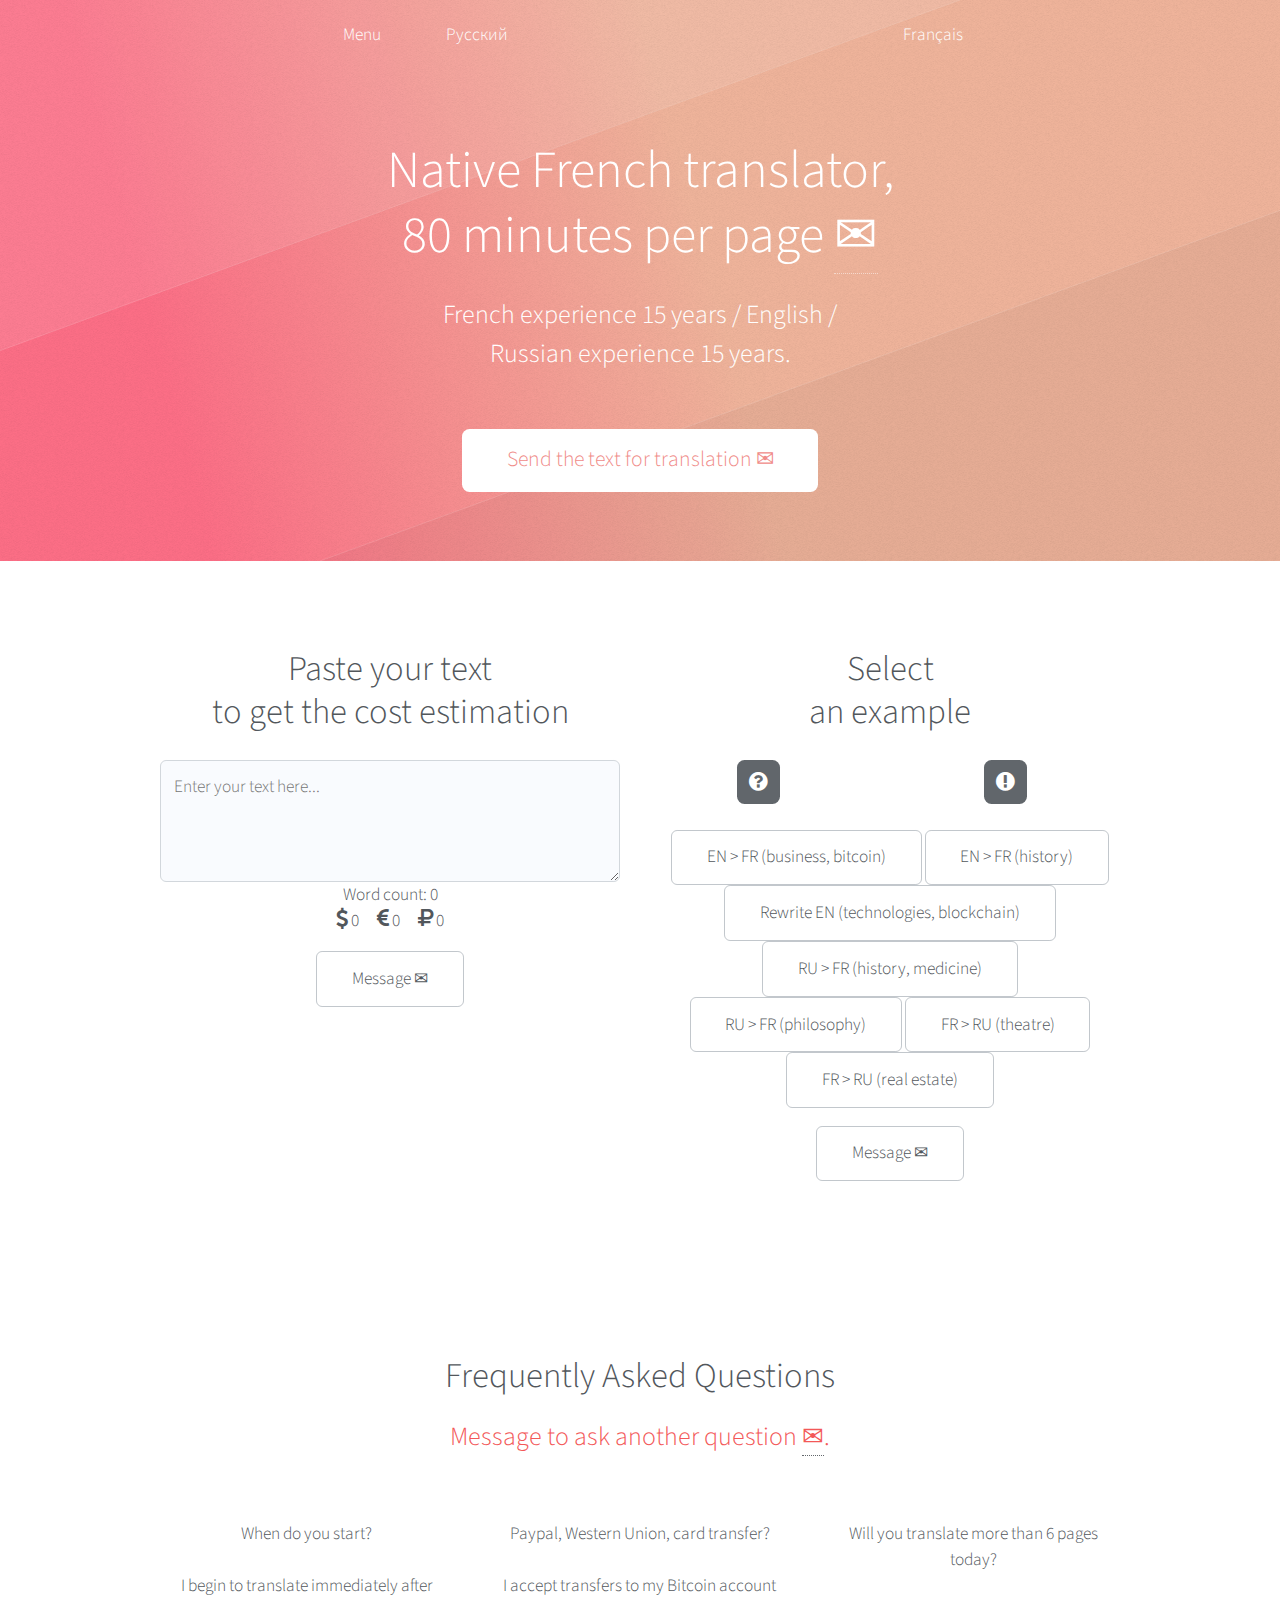
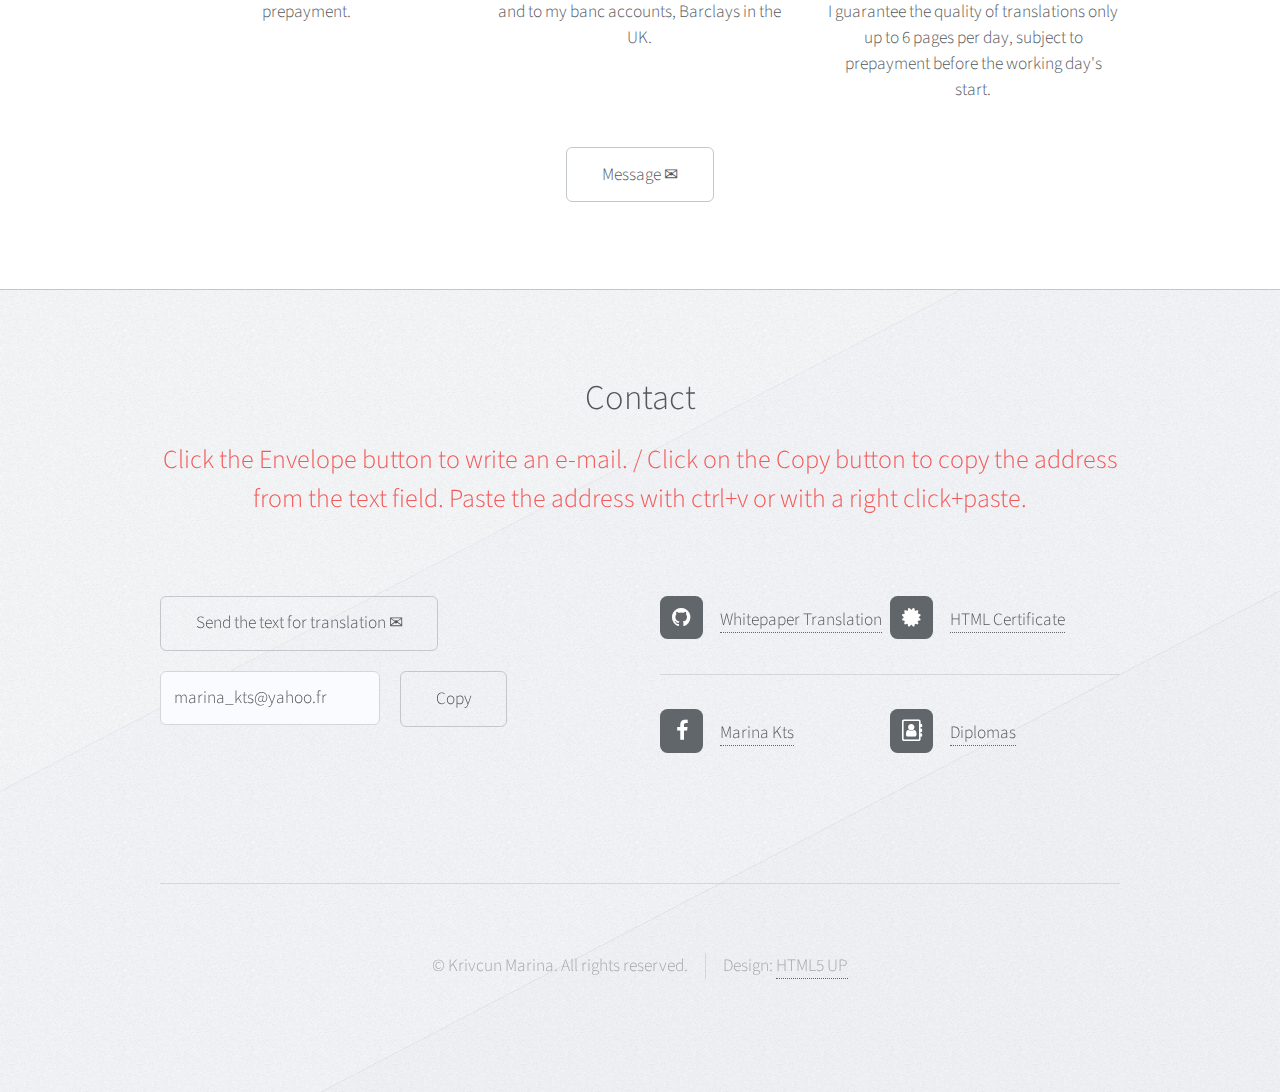
==== commit 13847f38: "Mobile menu, copy button" ====
--- a/index-en.html
+++ b/index-en.html
@@ -25,31 +25,20 @@
 							<nav id="nav">
 								<ul>
 										<li>
-																					<a href="#">Menu</a>
-																					<ul>
-																						<li><a href="#estimate">Estimate</a></li>
-																						<li><a href="#example">Examples</a></li>
-																						<li><a href="#contact">Contact</a></li>
-																	<!--		<li>
-																						<a href="#">Phasellus consequat</a>
-																						<ul>
-																							<li><a href="#">Français</a></li>
-																							<li><a href="#">English</a></li>
-																							<li><a href="#">Magna phasellus</a></li>
-																							<li><a href="#">Etiam dolore nisl</a></li>
-																						</ul>
-																					</li>
-																					<li><a href="#">Veroeros feugiat</a></li> -->
-																				</ul>
-																			</li>
-																			<li><a href="index.html">Русский</a></li>
-																		<!--	<li><a href="left-sidebar.html">English</a></li> -->
-																			<li class="break"><a href="right-sidebar.html">Français</a></li>
-																		<!--	<li><a href="no-sidebar.html">No Sidebar</a></li> -->
-																		</ul>
-																	</nav>
-
-					</div>
+											<a href="#">Menu</a>
+											<ul>
+												<li><a href="#estimate">Estimate</a></li>
+												<li><a href="#example">Examples</a></li>
+												<li><a href="#contact">Contact</a></li>
+											</ul>
+										</li>
+										<li><a href="index.html">Русский</a></li>
+							<!--	<li><a href="index-en.html">English</a></li> -->
+										<li class="break"><a href="index-fr.html">Français</a></li>
+							<!--	<li><a href="no-sidebar.html">No Sidebar</a></li> -->
+								</ul>
+							</nav>
+						</div>
 
 					<!-- Hero -->
 						<section id="hero" class="container">
@@ -62,7 +51,7 @@
 							<br />
 							Russian experience 15 years.</p>
 							<ul class="actions">
-								<li><a href="mailto:marina_kts@yahoo.fr?Subject=Translation%20request" target="_top" class="button">Message the text for translation &#9993;</a></li>
+								<li><a href="mailto:marina_kts@yahoo.fr?Subject=Translation%20request" target="_top" class="button">Send the text for translation &#9993;</a></li>
 							</ul>
 						</section>
 
@@ -75,19 +64,17 @@
 							<section class="col-6 col-12-narrower feature">
 									<header>
 										<h2>Paste your text <br />
-										get the cost estimation</h2>
+										to get the cost estimation</h2>
 									</header>
 						<!--		<div class="image-wrapper first"> -->
-									<a name="estimate"><textarea placeholder="Enter your text here..."></textarea></a>
+									<a id="estimate"><textarea placeholder="Enter your text here..."></textarea></a>
 						<!--		</div> -->
 								<div class="output">
 				<!-- <div>Количество знаков: <span id="characterCount">0</span></div>-->
 				<div>Word count: <span id="wordCount">0</span></div>
-
-					<div class="icon fa-dollar"> <span id="dollarCount">0</span></div>
-					<div class="icon fa-euro"> <span id="euroCount">0</span></div>
-					<div class="icon fa-rouble"> <span id="rubCount">0</span></div>
-
+													<span class="icon fa-dollar"> <span id="dollarCount">0</span></span>&nbsp;&nbsp;&nbsp;&nbsp;&nbsp;
+													<span class="icon fa-euro"> <span id="euroCount">0</span></span>&nbsp;&nbsp;&nbsp;&nbsp;&nbsp;
+													<span class="icon fa-rouble"> <span id="rubCount">0</span></span>
 				</div>
 								<ul class="actions">
 									<li><a href="mailto:marina_kts@yahoo.fr?Subject=Translation%20request" target="_top" class="button">Message &#9993;</a></li>
@@ -101,35 +88,27 @@
 							<!--	<div class="image-wrapper"> -->
 							<div class="row gtr-0">
 								<ul class="divided icons col-6 col-12-mobile">
-									<a name="example"><li class="icon fa-question-circle" id="source"></li></a>
+									<a id="example"><li class="icon fa-question-circle" id="source"></li></a>
 								</ul>
 								<ul class="divided icons col-6 col-12-mobile">
 									<li class="icon fa-exclamation-circle" id="result"></li>
 								</ul>
 							</div>
 								<div class="btn-group">
-
-									<button onclick="myFunction('OpenBazaar was founded in 2014 and at the moment you can find 1259 products there. It works on the Bitcoin basis using IPFS for data storage. Syscoin is being currently tested and is based on Bitcoin too. Particl is still being developed and at the moment it’s just a wallet for storing and transferring their tokens. All existing decentralized marketplaces inherit the shortcomings of the usual online stores and online marketplaces, i.e. lack of a standard of nomenclature, lack of information on different product in a single card and of guarantees that the seller does have the goods presented on the online storefront. It is important to note that all decentralized marketplaces are not potential competitors, but partners of Elementh blockchain.','OpenBazaar a été fondé en 2014 et maintenant on peut y trouver 1259 produits. Il fonctionne sur le principe de Bitcoin utilisant le protocole IPFS pour stocker les données. Syscoin est actuellement testé et se base également sur Bitcoin. Particl est en cours de développement et à l’heure actuelle, c’est juste un portefeuille pour stocker et transférer des jetons. Tous les marchés décentralisés actuels héritent les lacunes des magasins en ligne et des cybermarchés préexistants, à savoir l’absence de standard de nomenclature, le manque d’informations sur les différents produits dans une carte unifiée et de garanties que le vendeur est en procession de produits présentés dans la boutique en ligne. Il faut noter que les places de marché décentralisées ne sont pas des potentiels concurrents, mais les partenaires de la blockchain Elementh.')">
-										<a href="#example">EN > FR (business, bitcoin)</a>
-									</button>
-									<button onclick="myFunction('ROADMAP. 2012 MIIIX company establishment. 2012 Investments from RSV Venture Partners and business angels. 2014 Number of product categories is 1000. 2016 In the MIIIX database there are 70 mln SKU in 30,000 product categories, 1000 shops from different industries, clients from small shops to the most largest portals in the field of e-commerce (Sberbank AST). 2017 The transition to the blockchain technology with introduction of opensource project Elementh. 01/2018 Private Pre-SALE (15.01 - 31.01) Only whitelist; min. 10ETH or 1BTC; max. 100 investors. 02/2018 Pre-ICO (01.02 - 14.02) min. 1ETH or 0.1BTC; max. 1000 investors; 1EEE = 0.0001ETH; Whitelist BONUS: First day: 30%, Second day: 15%. 03/2018 ICO (01.03 - 31.03) 1EEE = 0.0002ETH; Whitelist BONUS: First day: 30%, Second day: 15%. 06/2018 Alpha-version of Elementh blockchain. 09/2018 Elementh blockchain TestNet. 12/2018 Launch of Elementh blockchain. 03/2019 Launch of first DAPP.','FEUILLE DE ROUTE. MIIIX est créé en 2012. 2012  RSV Venture Partners et des business angels y investissent. 2014 Nombre de catégories de produits est de 1000. 2016 Dans la base de données MIIIX il y a 70 millions de SKU dans 30 000 catégories de produits, 1000 magasins d’industries différentes, des petites boutiques jusqu’aux portails leaders du domaine de cyberventes (Sberbank AST). 2017 transition vers la technologie blockchain avec introduction du projet open source Elementh. 01/2018 Pré-VENTE Privée (15.01 - 31.01) Seulement liste blanche ; min. 10ETH or 1BTC ; max. 100 investisseurs. 02/2018 Pré-ICO (01.02 - 14.02) min. 1ETH ou 0.1BTC ; max. 1000 investisseurs ; 1EEE = 0.0001ETH ; BONUS pour la liste blanche : Premier jour : 30 %, Deuxième jour : 15 %. 03/2018 ICO (01.03 - 31.03) 1EEE = 0.0002 ETH ; BONUS pour la liste blanche : Premier jour: 30%, au Deuxième jour: 15%. 06/2018 La version Alpha de la blockchain Elementh. 09/2018 TestNet dans la blockchain Elementh. 12/2018 Lancement de la blockchain Elementh. 03/2019 Lancement de la première DAPP.')">
-										<a href="#example">EN > FR (history)</a>
-									</button>
-									<button onclick="myFunction('System of Goods. Along with the system of tokens, Elementh has a system of goods, which can also be used in a large number of applications, such as tracking the movement of a particular item from its creation to the current owner, tracking original goods and detecting counterfeit goods. Unlike the system of tokens, the system of goods also provides for the ability to issue a particular product at a particular address, indicating all possible item’s data (such as name, manufacturer, bar code, etc.). And if identical goods are already present in the blockchain, the issuer will receive a message about it, and he will have the opportunity to indicate how many items of goods he wants to issue. If an item has a serial number, it is possible to specify it when the transfer operation is being performed. To provide protection against data forging, only the hash of the serial number is fixed in the system, therefore only the person who knows the initial number has the ability to make a valid transaction. In the absence of a serial number at the moment of issuing goods, the system generates it randomly and the holder is able to use it to identify a particular item of goods by printing out the QR code on the package, writing it in an RFID tag or in any other convenient way.','System of Goods. Elementh is not just a token system, it is a system of goods, tracking elements from outset to the current owner, allowing original and counterfeit detection.  Elements identity. The system of goods provides the ability to issue a specific product to a given address, with all the associated with the product data (such as the name, manufacturer, barcode, etc).  Prerecorded nomenclature. If the blockchain holds identical goods, it notifies the issuer, therefore he can choose the number of goods to issue.  Serial number item identification. It is possible to specify an existing serial number for an item during a transfer operation.  Data tampering protection. Elementh only saves the hash of the serial number, so only the person who knows the initial number is able to make a valid transaction.  Automatic serial number creation. As soon as the system needs a new number, it generates a random one, and the holder can use it to identify a particular item by printing the QR code on the package, writing it in an RFID tag or in any other convenient way.')">
-										<a href="#example">Rewrite EN (technologies)</a>
-									</button>
-									<button onclick="myFunction('Чем выше численность и плотность населения, тем легче передаются от человека к человеку возбудители болезней; многочисленное население позволяет выживать и распространяться болезнетворным микробам, которые погибли бы в условиях скудного, рассеянного населения. Так, в XVI—XVII вв. в мире повсеместно распространилась оспа— одна из древнейших инфекционных болезней, известная в Старом свете еще с III тысячелетия до н. э. В начале XVI в. она впервые была завезена испанскими конкистадорами на Американский континент. ','Plus le nombre et la densité de la population sont élevés, plus les pathogènes se transmettent facilement d’une personne à une autre ; une grande population permet de survivre et de se propager à des microbes pathogènes qui périraient dans des conditions de population clairsemée et dispersée. Ainsi, aux XVIe et XVIIe siècles, le monde a vu se diffuser l’une des maladies infectieuses les plus anciennes, connue dans l’Ancien Monde depuis le 3e millénaire avant notre ère. Au début du XVIème siècle elle a été introduite par les conquistadors espagnols sur le continent Américain.')">
-										<a href="#example">RU > FR (history, medicine)</a>
-									</button>
-									<button onclick="myFunction('Концепция свободы является основополагающей в философии Сартра, полнее всего эту тему он раскрыл в трактате «Бытие и ничто». Человеческое существование, полагал Сартр, есть последовательная цепь самоотрицаний, в которых находит реализацию свобода. Человеку изначально присуща свобода, не терпящая ни причин, ни оснований, она предполагает независимость как от прошлого, так и от настоящего, т. е. она не определяется ни тем, ни другим.','Le concept de liberté est au cœur de la philosophie de Sartre, il a révélé ce sujet le mieux dans son traité « L’Être et le Néant ».L’existence humaine, croit Sartre, est un circuit d’abnégation séquentiel, dans lequel la liberté trouve la réalisation. La liberté est inhérente à l’homme, elle ne tolère ni raison ni justification, elle implique l’indépendance tant du passé, que du présent, c’est- à-dire  elle n’est définie ni par l’un ni par l’autre.')">
-										<a href="#example">RU > FR (philosophy)</a>
-									</button>
-									<button onclick="myFunction('Ces passages faisant traditionnellement partie de nos ordres du jour, il était important qu’ils soient rédigés. Les indications en italique, destinées à commenter et à codifier le déroulement de la cérémonie, ont été résumées et simplifiées afin de faciliter l’ordonnancement des tenues, et plus particulièrement les jours de réception.','Важность этих записей в том, что они фиксируют традиционную часть нашей повестки дня. Информация курсивом комментирует и кодифицирует ход церемонии, была обобщена и упрощена с целью облегчения ведения работ, особенно в дни посвящений.')">
-										<a href="#example">FR > RU (theatre)</a>
-									</button>
-									<button onclick="myFunction('Dossier 2012-08-01. Propriété Immobilière avec postes à quai dans le port pour un bateau de 25,00 mètres et un de 12,00 mètres. Ensemble de 3 unités  foncières  sur une Ile Privée, comprenant. Foncier. 3 Terrains très arborés avec pelouse, Plage de sable fin , accessible uniquement depuis la propriété, ponton permettant d’accoster les annexes. Ensemble Foncier 01. Villa Principale sur parcelle N° 01. Superficie de la parcelle M² 1 760,00. Distribution: Entrée, Dégagements, 2 Chambres de service- Salle d’eau service- WC Commun, cuisine (équipée professionnel) Réserve équipée Frigos et congélateurs, Salle à Manger, salon T.V., Salon détente, 3 Chambres, une salle de bains et 2 salles d’eau. Grande terrasse avec  brise soleil. Solarium. Villa entièrement meublée et équipée.','Досье 2012-08-01. Недвижимость с причалами в порту для двух яхт - 25 и 12 метров. 3 лота на частном острове включают. Владения. 3 участка с газоном и многочисленными деревьями, Песчаный пляж, доступный только от собственности, понтонный причал для мелких судов. Группа недвижимости 1. Главная вилла на участке N° 01. Площадь участка M² 1 760,00. Распределение: Прихожая, кладовая, 2 подсобных помещения, ванная комната и санузел обслуживания, кухня (с профессиональным оборудованием) склад оборудован холодильниками и морозильниками, столовая, ТВ-зал, комната отдыха, три спальни, ванная комната и 2 душевые комнаты. Большая терраса с навесом от солнца. Солярий.	Вилла полностью мебелирована и оборудована.')">
-										<a href="#example" class="nondeco">FR > RU (real estate)</a>
-									</button>
+									<a href="#example" class="button" onclick="myFunction('OpenBazaar was founded in 2014 and at the moment you can find 1259 products there. It works on the Bitcoin basis using IPFS for data storage. Syscoin is being currently tested and is based on Bitcoin too. Particl is still being developed and at the moment it’s just a wallet for storing and transferring their tokens. All existing decentralized marketplaces inherit the shortcomings of the usual online stores and online marketplaces, i.e. lack of a standard of nomenclature, lack of information on different product in a single card and of guarantees that the seller does have the goods presented on the online storefront. It is important to note that all decentralized marketplaces are not potential competitors, but partners of Elementh blockchain.','OpenBazaar a été fondé en 2014 et maintenant on peut y trouver 1259 produits. Il fonctionne sur le principe de Bitcoin utilisant le protocole IPFS pour stocker les données. Syscoin est actuellement testé et se base également sur Bitcoin. Particl est en cours de développement et à l’heure actuelle, c’est juste un portefeuille pour stocker et transférer des jetons. Tous les marchés décentralisés actuels héritent les lacunes des magasins en ligne et des cybermarchés préexistants, à savoir l’absence de standard de nomenclature, le manque d’informations sur les différents produits dans une carte unifiée et de garanties que le vendeur est en procession de produits présentés dans la boutique en ligne. Il faut noter que les places de marché décentralisées ne sont pas des potentiels concurrents, mais les partenaires de la blockchain Elementh.')">
+										EN > FR (business, bitcoin)</a>
+									<a href="#example" class="button" onclick="myFunction('ROADMAP. 2012 MIIIX company establishment. 2012 Investments from RSV Venture Partners and business angels. 2014 Number of product categories is 1000. 2016 In the MIIIX database there are 70 mln SKU in 30,000 product categories, 1000 shops from different industries, clients from small shops to the most largest portals in the field of e-commerce (Sberbank AST). 2017 The transition to the blockchain technology with introduction of opensource project Elementh. 01/2018 Private Pre-SALE (15.01 - 31.01) Only whitelist; min. 10ETH or 1BTC; max. 100 investors. 02/2018 Pre-ICO (01.02 - 14.02) min. 1ETH or 0.1BTC; max. 1000 investors; 1EEE = 0.0001ETH; Whitelist BONUS: First day: 30%, Second day: 15%. 03/2018 ICO (01.03 - 31.03) 1EEE = 0.0002ETH; Whitelist BONUS: First day: 30%, Second day: 15%. 06/2018 Alpha-version of Elementh blockchain. 09/2018 Elementh blockchain TestNet. 12/2018 Launch of Elementh blockchain. 03/2019 Launch of first DAPP.','FEUILLE DE ROUTE. MIIIX est créé en 2012. 2012  RSV Venture Partners et des business angels y investissent. 2014 Nombre de catégories de produits est de 1000. 2016 Dans la base de données MIIIX il y a 70 millions de SKU dans 30 000 catégories de produits, 1000 magasins d’industries différentes, des petites boutiques jusqu’aux portails leaders du domaine de cyberventes (Sberbank AST). 2017 transition vers la technologie blockchain avec introduction du projet open source Elementh. 01/2018 Pré-VENTE Privée (15.01 - 31.01) Seulement liste blanche ; min. 10ETH or 1BTC ; max. 100 investisseurs. 02/2018 Pré-ICO (01.02 - 14.02) min. 1ETH ou 0.1BTC ; max. 1000 investisseurs ; 1EEE = 0.0001ETH ; BONUS pour la liste blanche : Premier jour : 30 %, Deuxième jour : 15 %. 03/2018 ICO (01.03 - 31.03) 1EEE = 0.0002 ETH ; BONUS pour la liste blanche : Premier jour: 30%, au Deuxième jour: 15%. 06/2018 La version Alpha de la blockchain Elementh. 09/2018 TestNet dans la blockchain Elementh. 12/2018 Lancement de la blockchain Elementh. 03/2019 Lancement de la première DAPP.')">
+										EN > FR (history)</a>
+									<a href="#example" class="button" onclick="myFunction('System of Goods. Along with the system of tokens, Elementh has a system of goods, which can also be used in a large number of applications, such as tracking the movement of a particular item from its creation to the current owner, tracking original goods and detecting counterfeit goods. Unlike the system of tokens, the system of goods also provides for the ability to issue a particular product at a particular address, indicating all possible item’s data (such as name, manufacturer, bar code, etc.). And if identical goods are already present in the blockchain, the issuer will receive a message about it, and he will have the opportunity to indicate how many items of goods he wants to issue. If an item has a serial number, it is possible to specify it when the transfer operation is being performed. To provide protection against data forging, only the hash of the serial number is fixed in the system, therefore only the person who knows the initial number has the ability to make a valid transaction. In the absence of a serial number at the moment of issuing goods, the system generates it randomly and the holder is able to use it to identify a particular item of goods by printing out the QR code on the package, writing it in an RFID tag or in any other convenient way.','System of Goods. Elementh is not just a token system, it is a system of goods, tracking elements from outset to the current owner, allowing original and counterfeit detection.  Elements identity. The system of goods provides the ability to issue a specific product to a given address, with all the associated with the product data (such as the name, manufacturer, barcode, etc).  Prerecorded nomenclature. If the blockchain holds identical goods, it notifies the issuer, therefore he can choose the number of goods to issue.  Serial number item identification. It is possible to specify an existing serial number for an item during a transfer operation.  Data tampering protection. Elementh only saves the hash of the serial number, so only the person who knows the initial number is able to make a valid transaction.  Automatic serial number creation. As soon as the system needs a new number, it generates a random one, and the holder can use it to identify a particular item by printing the QR code on the package, writing it in an RFID tag or in any other convenient way.')">
+										Rewrite EN (technologies, blockchain)</a>
+									<a href="#example" class="button" onclick="myFunction('Чем выше численность и плотность населения, тем легче передаются от человека к человеку возбудители болезней; многочисленное население позволяет выживать и распространяться болезнетворным микробам, которые погибли бы в условиях скудного, рассеянного населения. Так, в XVI—XVII вв. в мире повсеместно распространилась оспа— одна из древнейших инфекционных болезней, известная в Старом свете еще с III тысячелетия до н. э. В начале XVI в. она впервые была завезена испанскими конкистадорами на Американский континент. ','Plus le nombre et la densité de la population sont élevés, plus les pathogènes se transmettent facilement d’une personne à une autre ; une grande population permet de survivre et de se propager à des microbes pathogènes qui périraient dans des conditions de population clairsemée et dispersée. Ainsi, aux XVIe et XVIIe siècles, le monde a vu se diffuser l’une des maladies infectieuses les plus anciennes, connue dans l’Ancien Monde depuis le 3e millénaire avant notre ère. Au début du XVIème siècle elle a été introduite par les conquistadors espagnols sur le continent Américain.')">
+										RU > FR (history, medicine)</a>
+									<a href="#example" class="button" onclick="myFunction('Концепция свободы является основополагающей в философии Сартра, полнее всего эту тему он раскрыл в трактате «Бытие и ничто». Человеческое существование, полагал Сартр, есть последовательная цепь самоотрицаний, в которых находит реализацию свобода. Человеку изначально присуща свобода, не терпящая ни причин, ни оснований, она предполагает независимость как от прошлого, так и от настоящего, т. е. она не определяется ни тем, ни другим.','Le concept de liberté est au cœur de la philosophie de Sartre, il a révélé ce sujet le mieux dans son traité « L’Être et le Néant ».L’existence humaine, croit Sartre, est un circuit d’abnégation séquentiel, dans lequel la liberté trouve la réalisation. La liberté est inhérente à l’homme, elle ne tolère ni raison ni justification, elle implique l’indépendance tant du passé, que du présent, c’est- à-dire  elle n’est définie ni par l’un ni par l’autre.')">
+										RU > FR (philosophy)</a>
+									<a href="#example" class="button" onclick="myFunction('Ces passages faisant traditionnellement partie de nos ordres du jour, il était important qu’ils soient rédigés. Les indications en italique, destinées à commenter et à codifier le déroulement de la cérémonie, ont été résumées et simplifiées afin de faciliter l’ordonnancement des tenues, et plus particulièrement les jours de réception.','Важность этих записей в том, что они фиксируют традиционную часть нашей повестки дня. Информация курсивом комментирует и кодифицирует ход церемонии, была обобщена и упрощена с целью облегчения ведения работ, особенно в дни посвящений.')">
+										FR > RU (theatre)</a>
+									<a href="#example" class="button" onclick="myFunction('Dossier 2012-08-01. Propriété Immobilière avec postes à quai dans le port pour un bateau de 25,00 mètres et un de 12,00 mètres. Ensemble de 3 unités  foncières  sur une Ile Privée, comprenant. Foncier. 3 Terrains très arborés avec pelouse, Plage de sable fin , accessible uniquement depuis la propriété, ponton permettant d’accoster les annexes. Ensemble Foncier 01. Villa Principale sur parcelle N° 01. Superficie de la parcelle M² 1 760,00. Distribution: Entrée, Dégagements, 2 Chambres de service- Salle d’eau service- WC Commun, cuisine (équipée professionnel) Réserve équipée Frigos et congélateurs, Salle à Manger, salon T.V., Salon détente, 3 Chambres, une salle de bains et 2 salles d’eau. Grande terrasse avec  brise soleil. Solarium. Villa entièrement meublée et équipée.','Досье 2012-08-01. Недвижимость с причалами в порту для двух яхт - 25 и 12 метров. 3 лота на частном острове включают. Владения. 3 участка с газоном и многочисленными деревьями, Песчаный пляж, доступный только от собственности, понтонный причал для мелких судов. Группа недвижимости 1. Главная вилла на участке N° 01. Площадь участка M² 1 760,00. Распределение: Прихожая, кладовая, 2 подсобных помещения, ванная комната и санузел обслуживания, кухня (с профессиональным оборудованием) склад оборудован холодильниками и морозильниками, столовая, ТВ-зал, комната отдыха, три спальни, ванная комната и 2 душевые комнаты. Большая терраса с навесом от солнца. Солярий.	Вилла полностью мебелирована и оборудована.')">
+										FR > RU (real estate)</a>
         </div>
 								<ul class="actions">
 									<li><a href="mailto:marina_kts@yahoo.fr?Subject=Translation%20request" target="_top" class="button">Message &#9993;</a></li>
@@ -167,7 +146,7 @@
 									<a href="#" class="image featured"><img src="images/pic04.jpg" alt="" /></a>
 								</div> -->
 								<p>Paypal, Western Union, card transfer?</p>
-								<p>I accept transfers to my banc accounts, Barclays in the UK, La Banque Postale in France.</p>
+								<p>I accept transfers to my Bitcoin account and to my banc accounts, Barclays in the UK.</p>
 							</section>
 							<section class="col-4 col-12-narrower feature">
 							<!--	<div class="image-wrapper">
@@ -178,7 +157,7 @@
 							</section>
 						</div>
 						<ul class="actions major">
-							<li><a href="mailto:marina_kts@yahoo.fr?Subject=Translation%20request" target="_top" class="button">Написать &#9993;</a></li>
+							<li><a href="mailto:marina_kts@yahoo.fr?Subject=Translation%20request" target="_top" class="button">Message &#9993;</a></li>
 						</ul>
 					</section>
 				</div>
@@ -187,18 +166,20 @@
 				<div id="footer-wrapper">
 					<div id="footer" class="container">
 						<header class="major">
-							<a name="contact"><h2>Contact</h2></a>
+							<a id="contact"><h2>Contact</h2></a>
 							<p>Click the Envelope button to write an e-mail. / Click on the Copy button to copy the address from the text field. Paste the address with ctrl+v or with a right click+paste.</p>
 						</header>
 						<div class="row">
-								<section class="col-6 col-12-narrower">
+								<section class="col-6 col-12-narrower">	<form method="post" action="#">
 									<div class="row gtr-50">
 									<div class="col-12">
-										<a href="mailto:marina_kts@yahoo.fr?Subject=Translation%20request" target="_top" class="button">Message the text for translation &#9993;</a>
-									</div>
-									<div class="col-12">
+										<a href="mailto:marina_kts@yahoo.fr?Subject=Translation%20request" target="_top" class="button">Send the text for translation &#9993;</a>
+									</div>
+										<div class="col-6 col-12-mobile">
 										<input type="text" value="marina_kts@yahoo.fr" id="myInput">
-										<button onclick="copyFunction()">Copy address</button>
+									</div>
+									<div class="col-6 col-12-mobile">
+										<a href="contact" onclick="return copyFunction();" class="button">Copy</a>
 									</div>
 									</div>
 								<!--	<form method="post" action="#">
--- a/assets/css/main.css
+++ b/assets/css/main.css
@@ -2835,10 +2835,10 @@
 				-webkit-backface-visibility: hidden;
 				-ms-backface-visibility: hidden;
 				backface-visibility: hidden;
-				-moz-transform: translateY(-50vh);
-				-webkit-transform: translateY(-50vh);
-				-ms-transform: translateY(-50vh);
-				transform: translateY(-50vh);
+				-moz-transform: translateY(-62vh);
+				-webkit-transform: translateY(-62vh);
+				-ms-transform: translateY(-62vh);
+				transform: translateY(-62vh);
 				-moz-transition: -moz-transform 0.5s ease;
 				-webkit-transition: -webkit-transform 0.5s ease;
 				-ms-transition: -ms-transform 0.5s ease;
@@ -2853,7 +2853,7 @@
 				position: fixed;
 				top: 0;
 				width: 100%;
-				height: 50vh;
+				height: 62vh;
 				z-index: 10002;
 				box-shadow: inset 0px -2px 5px 0px rgba(0, 0, 0, 0.25);
 				font-size: 1em;
@@ -2907,17 +2907,17 @@
 				}
 
 			body.navPanel-visible #page-wrapper {
-				-moz-transform: translateY(50vh);
-				-webkit-transform: translateY(50vh);
-				-ms-transform: translateY(50vh);
-				transform: translateY(50vh);
+				-moz-transform: translateY(62vh);
+				-webkit-transform: translateY(62vh);
+				-ms-transform: translateY(62vh);
+				transform: translateY(62vh);
 			}
 
 			body.navPanel-visible #navButton {
-				-moz-transform: translateY(50vh);
-				-webkit-transform: translateY(50vh);
-				-ms-transform: translateY(50vh);
-				transform: translateY(50vh);
+				-moz-transform: translateY(62vh);
+				-webkit-transform: translateY(62vh);
+				-ms-transform: translateY(62vh);
+				transform: translateY(62vh);
 			}
 
 			body.navPanel-visible #navPanel {
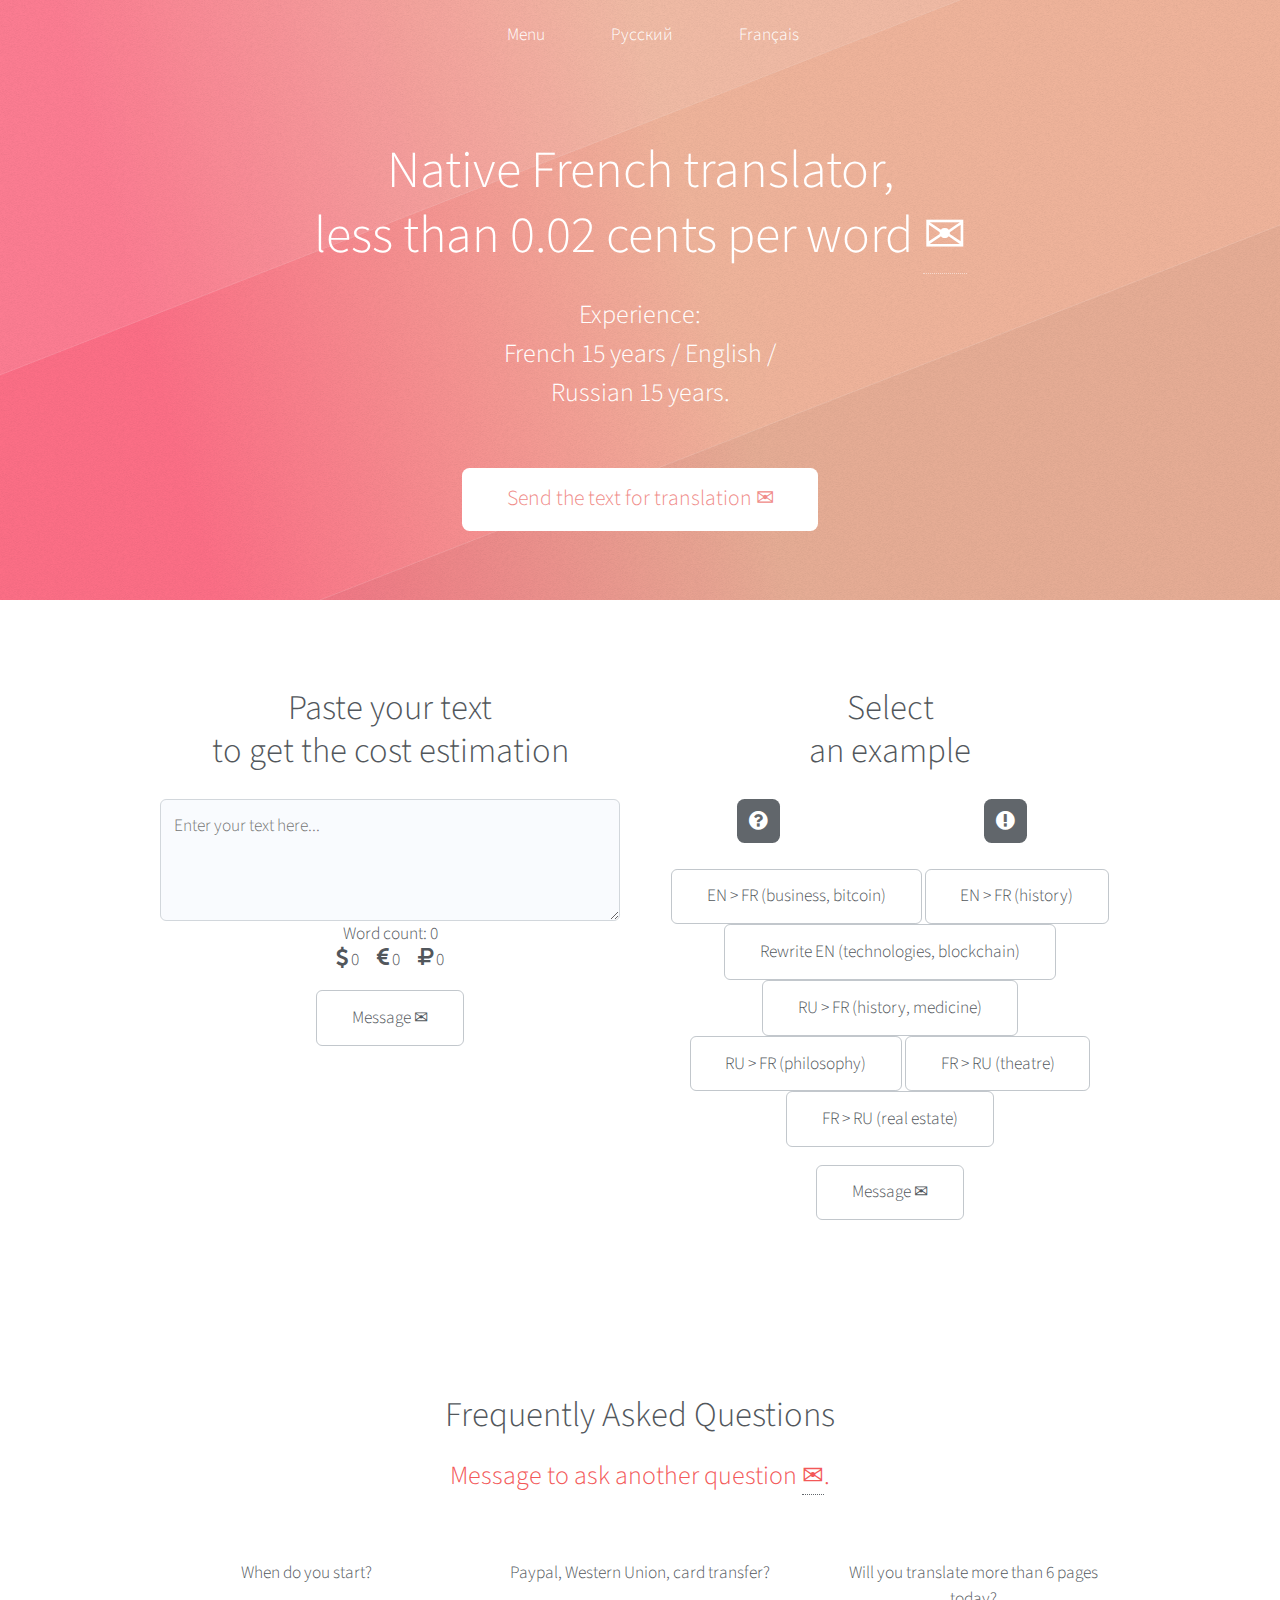
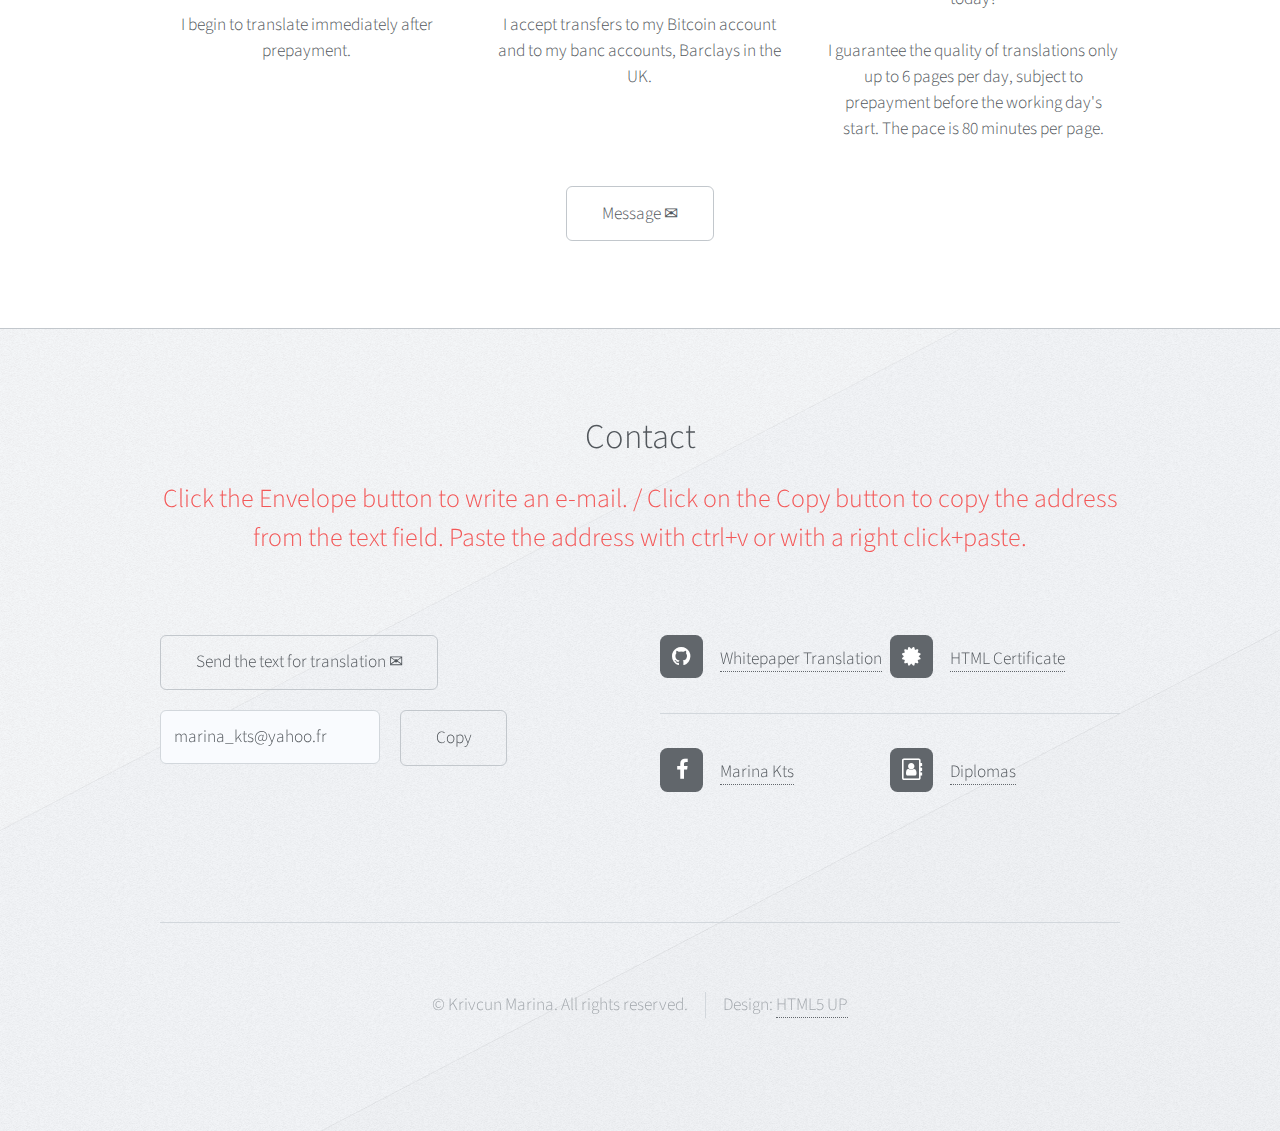
==== commit d7defb69: "Menu class removed" ====
--- a/index-en.html
+++ b/index-en.html
@@ -34,8 +34,9 @@
 										</li>
 										<li><a href="index.html">Русский</a></li>
 							<!--	<li><a href="index-en.html">English</a></li> -->
-										<li class="break"><a href="index-fr.html">Français</a></li>
-							<!--	<li><a href="no-sidebar.html">No Sidebar</a></li> -->
+										<li><a href="index-fr.html">Français</a></li>
+							<!--	<li class="break"><a href="index-fr.html">Français</a></li>
+				<li><a href="no-sidebar.html">No Sidebar</a></li> -->
 								</ul>
 							</nav>
 						</div>
@@ -44,12 +45,13 @@
 						<section id="hero" class="container">
 							<header>
 								<h2>Native French translator,
-								<br />
-								80 minutes per page <a href="mailto:marina_kts@yahoo.fr?Subject=Translation%20request" target="_top">&#9993;</a></h2>
+								<br />less than 0.02 cents per word
+								<a href="mailto:marina_kts@yahoo.fr?Subject=Translation%20request" target="_top">&#9993;</a></h2>
 							</header>
-							<p>French experience 15 years / English /
+							<p>Experience: <br />
+								French  15 years / English /
 							<br />
-							Russian experience 15 years.</p>
+							Russian 15 years.</p>
 							<ul class="actions">
 								<li><a href="mailto:marina_kts@yahoo.fr?Subject=Translation%20request" target="_top" class="button">Send the text for translation &#9993;</a></li>
 							</ul>
@@ -153,7 +155,7 @@
 									<a href="#" class="image featured"><img src="images/pic05.jpg" alt="" /></a>
 								</div> -->
 								<p>Will you translate more than 6 pages today?</p>
-								<p>I guarantee the quality of translations only up to 6 pages per day, subject to prepayment before the working day's start.</p>
+								<p>I guarantee the quality of translations only up to 6 pages per day, subject to prepayment before the working day's start. The pace is 80 minutes per page.</p>
 							</section>
 						</div>
 						<ul class="actions major">
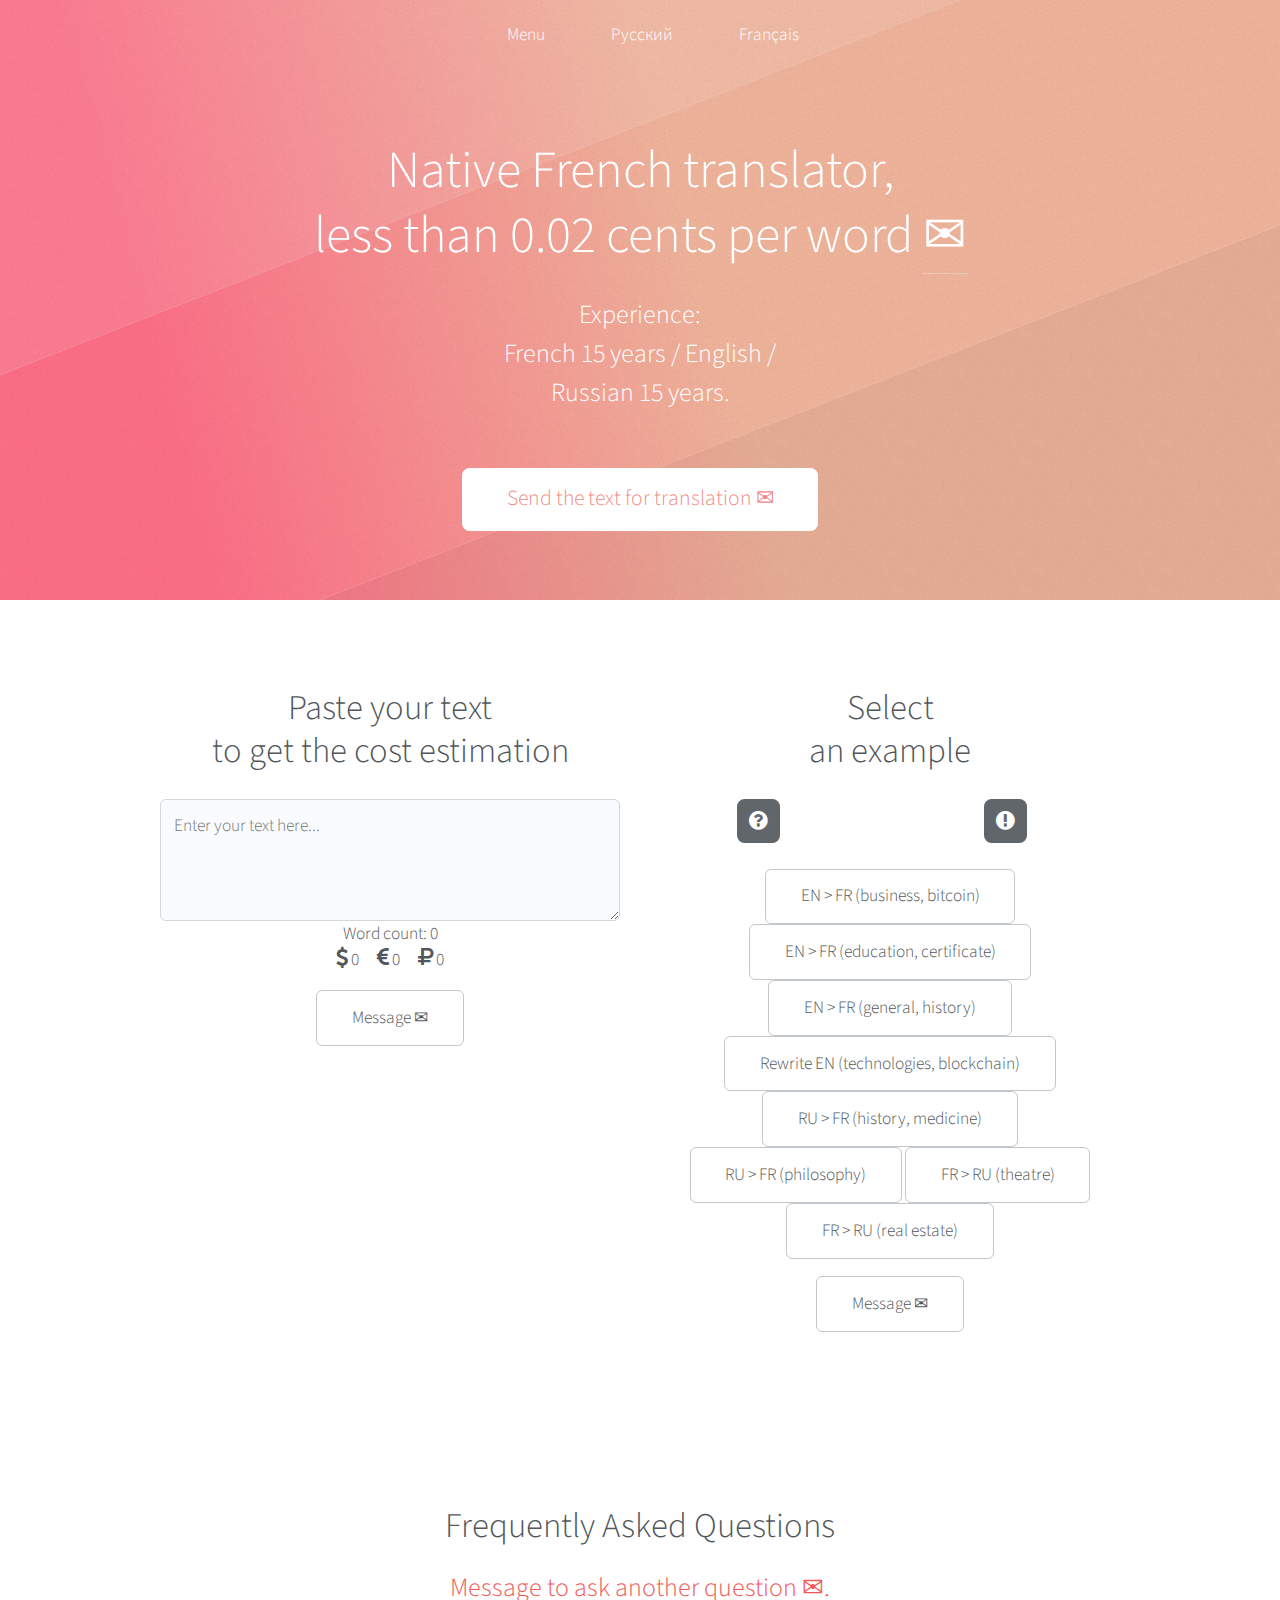
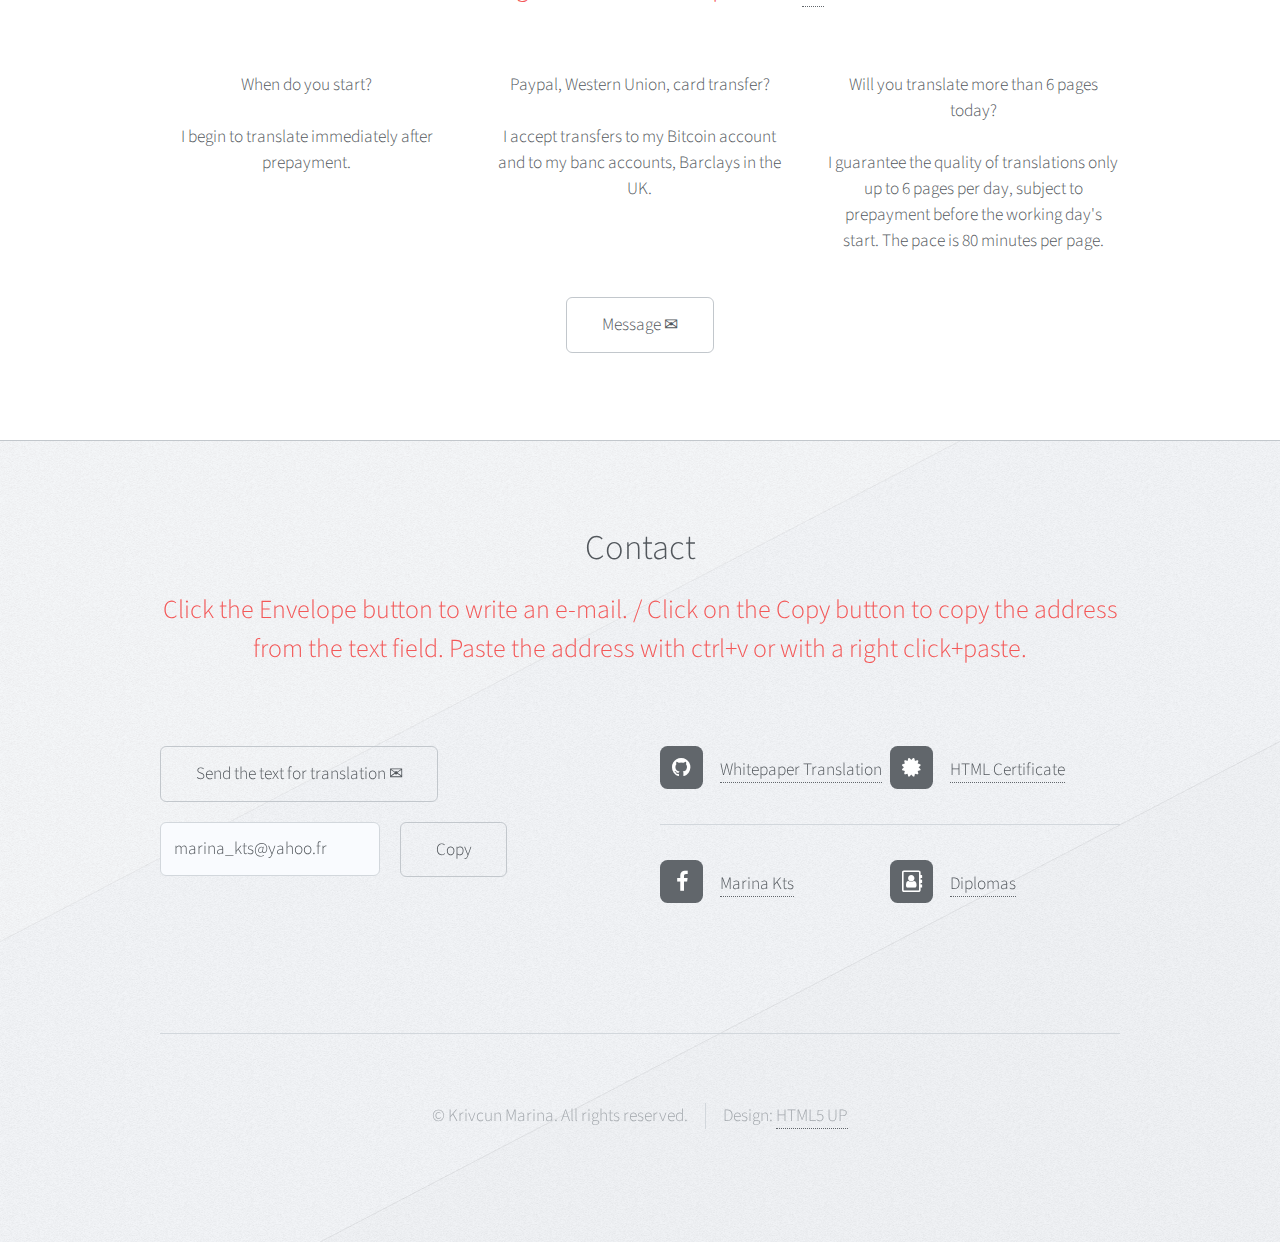
==== commit 0ab4f59b: "text amended" ====
--- a/index-en.html
+++ b/index-en.html
@@ -99,13 +99,16 @@
 								<div class="btn-group">
 									<a href="#example" class="button" onclick="myFunction('OpenBazaar was founded in 2014 and at the moment you can find 1259 products there. It works on the Bitcoin basis using IPFS for data storage. Syscoin is being currently tested and is based on Bitcoin too. Particl is still being developed and at the moment it’s just a wallet for storing and transferring their tokens. All existing decentralized marketplaces inherit the shortcomings of the usual online stores and online marketplaces, i.e. lack of a standard of nomenclature, lack of information on different product in a single card and of guarantees that the seller does have the goods presented on the online storefront. It is important to note that all decentralized marketplaces are not potential competitors, but partners of Elementh blockchain.','OpenBazaar a été fondé en 2014 et maintenant on peut y trouver 1259 produits. Il fonctionne sur le principe de Bitcoin utilisant le protocole IPFS pour stocker les données. Syscoin est actuellement testé et se base également sur Bitcoin. Particl est en cours de développement et à l’heure actuelle, c’est juste un portefeuille pour stocker et transférer des jetons. Tous les marchés décentralisés actuels héritent les lacunes des magasins en ligne et des cybermarchés préexistants, à savoir l’absence de standard de nomenclature, le manque d’informations sur les différents produits dans une carte unifiée et de garanties que le vendeur est en procession de produits présentés dans la boutique en ligne. Il faut noter que les places de marché décentralisées ne sont pas des potentiels concurrents, mais les partenaires de la blockchain Elementh.')">
 										EN > FR (business, bitcoin)</a>
-									<a href="#example" class="button" onclick="myFunction('ROADMAP. 2012 MIIIX company establishment. 2012 Investments from RSV Venture Partners and business angels. 2014 Number of product categories is 1000. 2016 In the MIIIX database there are 70 mln SKU in 30,000 product categories, 1000 shops from different industries, clients from small shops to the most largest portals in the field of e-commerce (Sberbank AST). 2017 The transition to the blockchain technology with introduction of opensource project Elementh. 01/2018 Private Pre-SALE (15.01 - 31.01) Only whitelist; min. 10ETH or 1BTC; max. 100 investors. 02/2018 Pre-ICO (01.02 - 14.02) min. 1ETH or 0.1BTC; max. 1000 investors; 1EEE = 0.0001ETH; Whitelist BONUS: First day: 30%, Second day: 15%. 03/2018 ICO (01.03 - 31.03) 1EEE = 0.0002ETH; Whitelist BONUS: First day: 30%, Second day: 15%. 06/2018 Alpha-version of Elementh blockchain. 09/2018 Elementh blockchain TestNet. 12/2018 Launch of Elementh blockchain. 03/2019 Launch of first DAPP.','FEUILLE DE ROUTE. MIIIX est créé en 2012. 2012  RSV Venture Partners et des business angels y investissent. 2014 Nombre de catégories de produits est de 1000. 2016 Dans la base de données MIIIX il y a 70 millions de SKU dans 30 000 catégories de produits, 1000 magasins d’industries différentes, des petites boutiques jusqu’aux portails leaders du domaine de cyberventes (Sberbank AST). 2017 transition vers la technologie blockchain avec introduction du projet open source Elementh. 01/2018 Pré-VENTE Privée (15.01 - 31.01) Seulement liste blanche ; min. 10ETH or 1BTC ; max. 100 investisseurs. 02/2018 Pré-ICO (01.02 - 14.02) min. 1ETH ou 0.1BTC ; max. 1000 investisseurs ; 1EEE = 0.0001ETH ; BONUS pour la liste blanche : Premier jour : 30 %, Deuxième jour : 15 %. 03/2018 ICO (01.03 - 31.03) 1EEE = 0.0002 ETH ; BONUS pour la liste blanche : Premier jour: 30%, au Deuxième jour: 15%. 06/2018 La version Alpha de la blockchain Elementh. 09/2018 TestNet dans la blockchain Elementh. 12/2018 Lancement de la blockchain Elementh. 03/2019 Lancement de la première DAPP.')">
-										EN > FR (history)</a>
+									<a href="#example" class="button" onclick="myFunction('Notification of L.M. EDEXCEL BTEC LEVEL 3 FOUNDATION DIPLOMA 120 in ART AND DESIGN (QCF). The learner has been awarded the following credit for achieving the learning outcomes of the unit(s) listed: OCA CODE, CREDIT VALUE, RESEARCHING. RECORDING AND RESPONDING IN ART
+AND DESIGN,  20,0. THE LEARNER HAS GAINED A PASS GRADE IN THE CONFIRMATORY STAGE AND QUALIFIED FOR THE ABOVE AWARD IN JUNE 2013.','Relevé de notes de L.M. Le diplôme de niveau 3, délivré par le centre d'examen Edexcel, certifie la passation de cours préparatoires (ВТЕС 120) du programme ART et DESIGN (QCF). L'élève a reçu les crédits suivants pour avoir atteint les résultats d'apprentissage de l'unité ou des unités listée(s)&nbsp;: Code Attribué, nombre de crédits, La réalisation d'études, la rédaction de rapports et la présentation des réponses dans le domaine de l'art et de la conception, 20,0. L'élève a obtenu la note «&nbsp;reçu&nbsp;» à l'étape de confirmation et s'est qualifié pour le diplôme susmentionné en juin 2013.')">
+										EN > FR (education, certificate)</a>
+									<a href="#example" class="button" onclick="myFunction('ROADMAP. 2012 MIIIX company establishment. 2012 Investments from RSV Venture Partners and business angels. 2014 Number of product categories is 1000. 2016 In the MIIIX database there are 70 mln SKU in 30,000 product categories, 1000 shops from different industries, clients from small shops to the most largest portals in the field of e-commerce (Sberbank AST). 2017 The transition to the blockchain technology with introduction of opensource project Elementh. 01/2018 Private Pre-SALE (15.01 - 31.01) Only whitelist; min. 10ETH or 1BTC; max. 100 investors. 02/2018 Pre-ICO (01.02 - 14.02) min. 1ETH or 0.1BTC; max. 1000 investors; 1EEE = 0.0001ETH; Whitelist BONUS: First day: 30%, Second day: 15%. 03/2018 ICO (01.03 - 31.03) 1EEE = 0.0002ETH; Whitelist BONUS: First day: 30%, Second day: 15%. 06/2018 Alpha-version of Elementh blockchain. 09/2018 Elementh blockchain TestNet. 12/2018 Launch of Elementh blockchain. 03/2019 Launch of first DAPP.','FEUILLE DE ROUTE. MIIIX est créé en 2012. 2012  RSV Venture Partners et des business angels y investissent. 2014 Nombre de catégories de produits est de 1000. 2016 Dans la base de données MIIIX il y a 70 millions de SKU dans 30 000 catégories de produits, 1000 magasins d’industries différentes, des petites boutiques jusqu’aux portails leaders du domaine de cyberventes (Sberbank AST). 2017 transition vers la technologie blockchain avec introduction du projet open source Elementh. 01/2018 Pré-VENTE Privée (15.01 - 31.01) Seulement liste blanche&nbsp;; min. 10ETH or 1BTC&nbsp;; max. 100 investisseurs. 02/2018 Pré-ICO (01.02 - 14.02) min. 1ETH ou 0.1BTC&nbsp;; max. 1000 investisseurs&nbsp;; 1EEE = 0.0001ETH&nbsp;; BONUS pour la liste blanche&nbsp;: Premier jour&nbsp;: 30 %, Deuxième jour&nbsp;: 15 %. 03/2018 ICO (01.03 - 31.03) 1EEE = 0.0002 ETH&nbsp;; BONUS pour la liste blanche&nbsp;: Premier jour&nbsp;: 30%, au Deuxième jour&nbsp;: 15%. 06/2018 La version Alpha de la blockchain Elementh. 09/2018 TestNet dans la blockchain Elementh. 12/2018 Lancement de la blockchain Elementh. 03/2019 Lancement de la première DAPP.')">
+										EN > FR (general, history)</a>
 									<a href="#example" class="button" onclick="myFunction('System of Goods. Along with the system of tokens, Elementh has a system of goods, which can also be used in a large number of applications, such as tracking the movement of a particular item from its creation to the current owner, tracking original goods and detecting counterfeit goods. Unlike the system of tokens, the system of goods also provides for the ability to issue a particular product at a particular address, indicating all possible item’s data (such as name, manufacturer, bar code, etc.). And if identical goods are already present in the blockchain, the issuer will receive a message about it, and he will have the opportunity to indicate how many items of goods he wants to issue. If an item has a serial number, it is possible to specify it when the transfer operation is being performed. To provide protection against data forging, only the hash of the serial number is fixed in the system, therefore only the person who knows the initial number has the ability to make a valid transaction. In the absence of a serial number at the moment of issuing goods, the system generates it randomly and the holder is able to use it to identify a particular item of goods by printing out the QR code on the package, writing it in an RFID tag or in any other convenient way.','System of Goods. Elementh is not just a token system, it is a system of goods, tracking elements from outset to the current owner, allowing original and counterfeit detection.  Elements identity. The system of goods provides the ability to issue a specific product to a given address, with all the associated with the product data (such as the name, manufacturer, barcode, etc).  Prerecorded nomenclature. If the blockchain holds identical goods, it notifies the issuer, therefore he can choose the number of goods to issue.  Serial number item identification. It is possible to specify an existing serial number for an item during a transfer operation.  Data tampering protection. Elementh only saves the hash of the serial number, so only the person who knows the initial number is able to make a valid transaction.  Automatic serial number creation. As soon as the system needs a new number, it generates a random one, and the holder can use it to identify a particular item by printing the QR code on the package, writing it in an RFID tag or in any other convenient way.')">
 										Rewrite EN (technologies, blockchain)</a>
-									<a href="#example" class="button" onclick="myFunction('Чем выше численность и плотность населения, тем легче передаются от человека к человеку возбудители болезней; многочисленное население позволяет выживать и распространяться болезнетворным микробам, которые погибли бы в условиях скудного, рассеянного населения. Так, в XVI—XVII вв. в мире повсеместно распространилась оспа— одна из древнейших инфекционных болезней, известная в Старом свете еще с III тысячелетия до н. э. В начале XVI в. она впервые была завезена испанскими конкистадорами на Американский континент. ','Plus le nombre et la densité de la population sont élevés, plus les pathogènes se transmettent facilement d’une personne à une autre ; une grande population permet de survivre et de se propager à des microbes pathogènes qui périraient dans des conditions de population clairsemée et dispersée. Ainsi, aux XVIe et XVIIe siècles, le monde a vu se diffuser l’une des maladies infectieuses les plus anciennes, connue dans l’Ancien Monde depuis le 3e millénaire avant notre ère. Au début du XVIème siècle elle a été introduite par les conquistadors espagnols sur le continent Américain.')">
+									<a href="#example" class="button" onclick="myFunction('Чем выше численность и плотность населения, тем легче передаются от человека к человеку возбудители болезней; многочисленное население позволяет выживать и распространяться болезнетворным микробам, которые погибли бы в условиях скудного, рассеянного населения. Так, в XVI—XVII вв. в мире повсеместно распространилась оспа— одна из древнейших инфекционных болезней, известная в Старом свете еще с III тысячелетия до н. э. В начале XVI в. она впервые была завезена испанскими конкистадорами на Американский континент. ','Plus le nombre et la densité de la population sont élevés, plus les pathogènes se transmettent facilement d’une personne à une autre&nbsp;; une grande population permet de survivre et de se propager à des microbes pathogènes qui périraient dans des conditions de population clairsemée et dispersée. Ainsi, aux XVIe et XVIIe siècles, le monde a vu se diffuser l’une des maladies infectieuses les plus anciennes, connue dans l’Ancien Monde depuis le 3e millénaire avant notre ère. Au début du XVIème siècle elle a été introduite par les conquistadors espagnols sur le continent Américain.')">
 										RU > FR (history, medicine)</a>
-									<a href="#example" class="button" onclick="myFunction('Концепция свободы является основополагающей в философии Сартра, полнее всего эту тему он раскрыл в трактате «Бытие и ничто». Человеческое существование, полагал Сартр, есть последовательная цепь самоотрицаний, в которых находит реализацию свобода. Человеку изначально присуща свобода, не терпящая ни причин, ни оснований, она предполагает независимость как от прошлого, так и от настоящего, т. е. она не определяется ни тем, ни другим.','Le concept de liberté est au cœur de la philosophie de Sartre, il a révélé ce sujet le mieux dans son traité « L’Être et le Néant ».L’existence humaine, croit Sartre, est un circuit d’abnégation séquentiel, dans lequel la liberté trouve la réalisation. La liberté est inhérente à l’homme, elle ne tolère ni raison ni justification, elle implique l’indépendance tant du passé, que du présent, c’est- à-dire  elle n’est définie ni par l’un ni par l’autre.')">
+									<a href="#example" class="button" onclick="myFunction('Концепция свободы является основополагающей в философии Сартра, полнее всего эту тему он раскрыл в трактате «Бытие и ничто». Человеческое существование, полагал Сартр, есть последовательная цепь самоотрицаний, в которых находит реализацию свобода. Человеку изначально присуща свобода, не терпящая ни причин, ни оснований, она предполагает независимость как от прошлого, так и от настоящего, т. е. она не определяется ни тем, ни другим.','Le concept de liberté est au cœur de la philosophie de Sartre, il a révélé ce sujet le mieux dans son traité «&nbsp;L’Être et le Néant&nbsp;».L’existence humaine, croit Sartre, est un circuit d’abnégation séquentiel, dans lequel la liberté trouve la réalisation. La liberté est inhérente à l’homme, elle ne tolère ni raison ni justification, elle implique l’indépendance tant du passé, que du présent, c’est-à-dire  elle n’est définie ni par l’un ni par l’autre.')">
 										RU > FR (philosophy)</a>
 									<a href="#example" class="button" onclick="myFunction('Ces passages faisant traditionnellement partie de nos ordres du jour, il était important qu’ils soient rédigés. Les indications en italique, destinées à commenter et à codifier le déroulement de la cérémonie, ont été résumées et simplifiées afin de faciliter l’ordonnancement des tenues, et plus particulièrement les jours de réception.','Важность этих записей в том, что они фиксируют традиционную часть нашей повестки дня. Информация курсивом комментирует и кодифицирует ход церемонии, была обобщена и упрощена с целью облегчения ведения работ, особенно в дни посвящений.')">
 										FR > RU (theatre)</a>
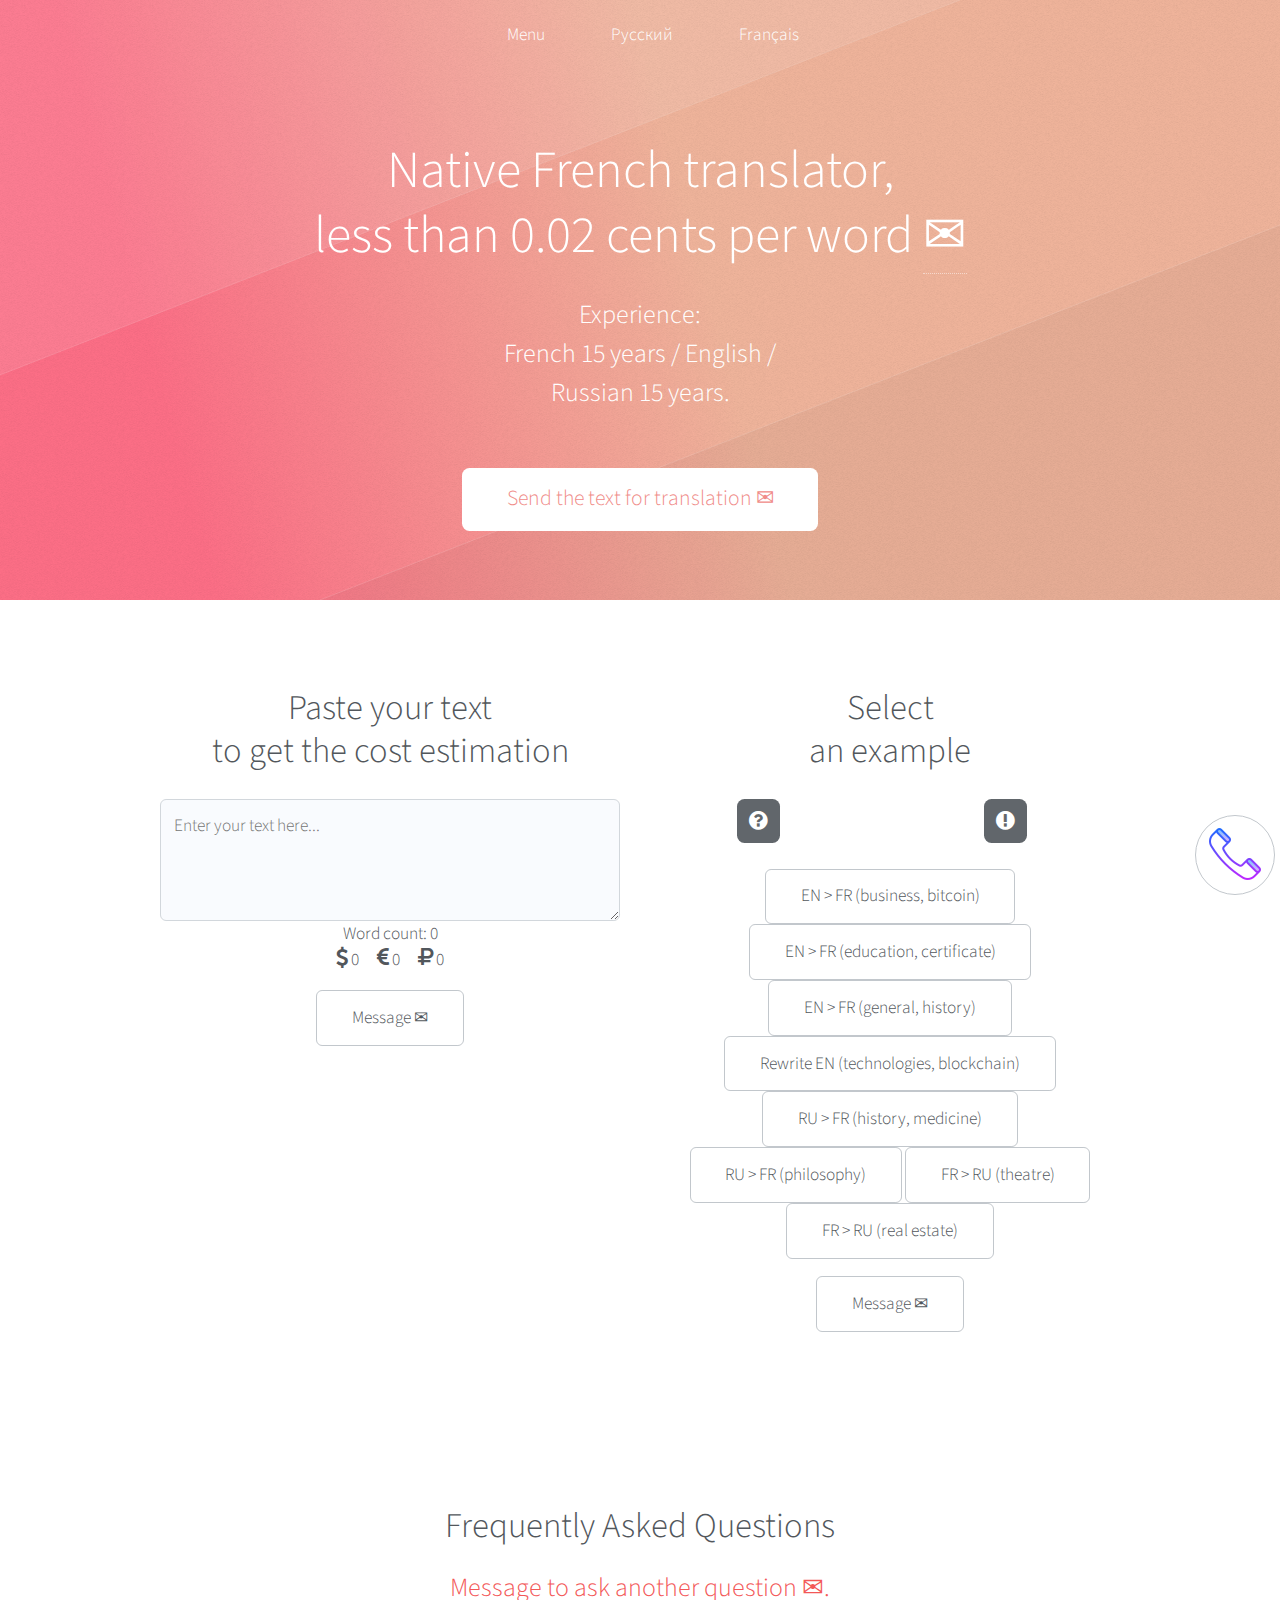
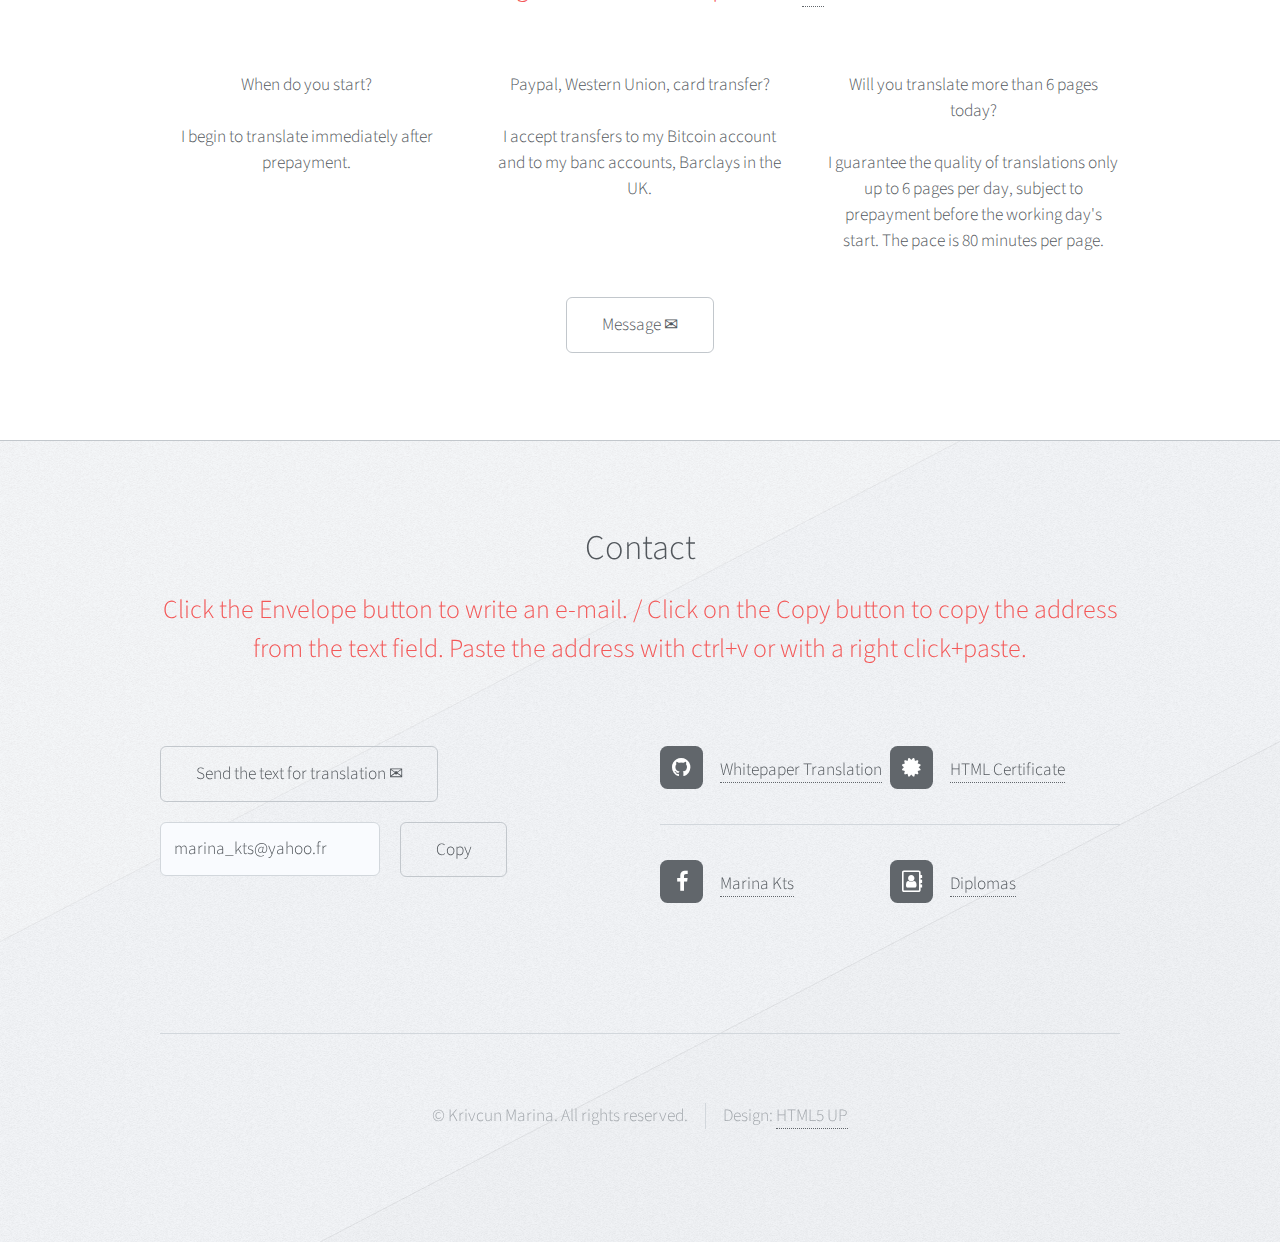
==== commit 4e81f4b6: "phone button with test added" ====
--- a/index-en.html
+++ b/index-en.html
@@ -13,6 +13,9 @@
 	</head>
 	<body class="homepage is-preload">
 		<div id="page-wrapper">
+			<button id="phone">
+				<img src="images/phon.png" />
+			</button>
 
 			<!-- Header -->
 				<div id="header-wrapper">
@@ -237,6 +240,7 @@
 			<script src="assets/js/breakpoints.min.js"></script>
 			<script src="assets/js/util.js"></script>
 			<script src="assets/js/main.js"></script>
+			<script src="assets/js/test.js"></script>
 
 	</body>
 </html>
--- a/assets/css/main.css
+++ b/assets/css/main.css
@@ -34,6 +34,19 @@
 
 body {
 	line-height: 1;
+}
+
+button#phone {
+	position: fixed;
+	bottom: 5px;
+	right: 5px;
+	z-index: 9000;
+	border-radius: 50%;
+	border-width: 1;
+	padding: 5px;
+	width: 80px;
+	height: 80px;
+	display: block;
 }
 
 ol, ul {
